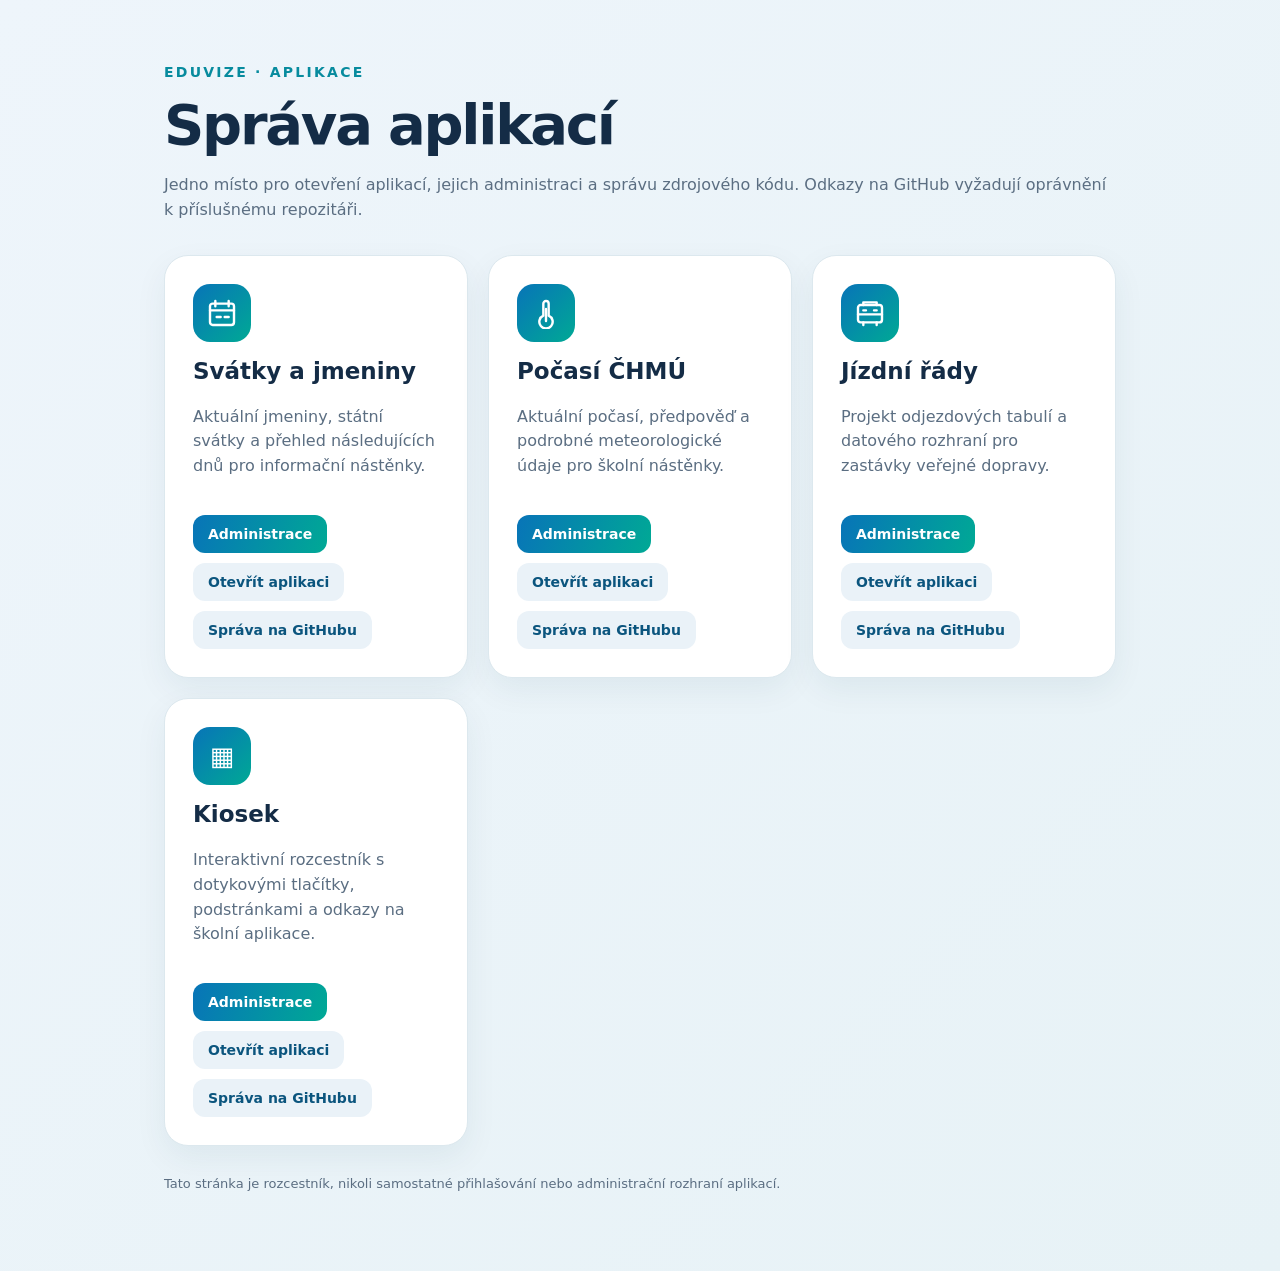
==== aplikace.html @ 8eff428c "Point application hub kiosk links to standalone repository" ====
<!doctype html>
<html lang="cs"><head><meta charset="utf-8"><meta name="viewport" content="width=device-width,initial-scale=1">
<title>Eduvize | Správa aplikací</title>
<style>
:root{font-family:system-ui,-apple-system,"Segoe UI",Arial,sans-serif;color:#142c46;background:#eaf2f8}
*{box-sizing:border-box}body{margin:0;min-height:100vh;background:linear-gradient(135deg,#eef5fb,#e7f2f6)}
main{max-width:1080px;margin:auto;padding:clamp(24px,5vw,64px)}.brand{font-size:14px;letter-spacing:.16em;text-transform:uppercase;color:#078b9e;font-weight:800}
h1{font-size:clamp(32px,5vw,56px);margin:12px 0 8px;letter-spacing:-.04em}p{color:#5b6e82;line-height:1.55}
.grid{display:grid;grid-template-columns:repeat(auto-fit,minmax(270px,1fr));gap:20px;margin-top:32px}
.card{background:white;border:1px solid #dce8ee;border-radius:24px;padding:28px;box-shadow:0 12px 32px #173d5510;display:flex;flex-direction:column}
.icon{width:58px;height:58px;border-radius:17px;display:grid;place-items:center;background:linear-gradient(135deg,#0874b8,#00a995);color:white}.icon svg{width:32px;height:32px}.card h2{margin:16px 0 5px;font-size:23px}.card p{flex:1}
.actions{display:flex;gap:10px;flex-wrap:wrap;margin-top:20px}
a{display:inline-block;text-decoration:none;padding:11px 15px;border-radius:12px;font-weight:700;font-size:14px}
.primary{background:linear-gradient(110deg,#0874b8,#00a995);color:white}
.secondary{background:#eaf2f8;color:#0b557e}
.note{font-size:13px;margin-top:28px}
</style></head><body><main>
<div class="brand">Eduvize · aplikace</div><h1>Správa aplikací</h1>
<p>Jedno místo pro otevření aplikací, jejich administraci a správu zdrojového kódu. Odkazy na GitHub vyžadují oprávnění k příslušnému repozitáři.</p>
<section class="grid">
<article class="card"><div class="icon"><svg viewBox="0 0 24 24" fill="none" stroke="currentColor" stroke-width="1.8" stroke-linecap="round" stroke-linejoin="round" aria-hidden="true"><rect x="3" y="5" width="18" height="16" rx="2"/><path d="M7 3v4M17 3v4M3 10h18M8 15h3M14 15h3"/></svg></div><h2>Svátky a jmeniny</h2><p>Aktuální jmeniny, státní svátky a přehled následujících dnů pro informační nástěnky.</p><div class="actions"><a class="primary" href="./config.html" target="_blank" rel="noopener noreferrer">Administrace</a><a class="secondary" href="./index.html" target="_blank" rel="noopener noreferrer">Otevřít aplikaci</a><a class="secondary" href="https://github.com/pborovicka72-dotcom/eduvize-svatky" target="_blank" rel="noopener noreferrer">Správa na GitHubu</a></div></article>
<article class="card"><div class="icon"><svg viewBox="0 0 24 24" fill="none" stroke="currentColor" stroke-width="1.8" stroke-linecap="round" stroke-linejoin="round" aria-hidden="true"><path d="M10 14V5a2 2 0 0 1 4 0v9a5 5 0 1 1-4 0Z"/><path d="M12 9v9"/></svg></div><h2>Počasí ČHMÚ</h2><p>Aktuální počasí, předpověď a podrobné meteorologické údaje pro školní nástěnky.</p><div class="actions"><a class="primary" href="https://eduvize-weather.onrender.com/config" target="_blank" rel="noopener noreferrer">Administrace</a><a class="secondary" href="https://eduvize-weather.onrender.com/display" target="_blank" rel="noopener noreferrer">Otevřít aplikaci</a><a class="secondary" href="https://github.com/pborovicka72-dotcom/eduvize-pocasi" target="_blank" rel="noopener noreferrer">Správa na GitHubu</a></div></article>
<article class="card"><div class="icon"><svg viewBox="0 0 24 24" fill="none" stroke="currentColor" stroke-width="1.8" stroke-linecap="round" stroke-linejoin="round" aria-hidden="true"><rect x="3" y="6" width="18" height="13" rx="2"/><path d="M7 6V4h10v2M7 19v2m10-2v2M3 13h18M7 10h2m6 0h2"/></svg></div><h2>Jízdní řády</h2><p>Projekt odjezdových tabulí a datového rozhraní pro zastávky veřejné dopravy.</p><div class="actions"><a class="primary" href="https://pborovicka72-dotcom.github.io/eduvize-jizdni-rady/config.html" target="_blank" rel="noopener noreferrer">Administrace</a><a class="secondary" href="https://pborovicka72-dotcom.github.io/eduvize-jizdni-rady/index.html?viewMode=web-pages" target="_blank" rel="noopener noreferrer">Otevřít aplikaci</a><a class="secondary" href="https://github.com/pborovicka72-dotcom/eduvize-jizdni-rady" target="_blank" rel="noopener noreferrer">Správa na GitHubu</a></div></article>
<article class="card"><div class="icon" style="font-size:26px">▦</div><h2>Kiosek</h2><p>Interaktivní rozcestník s dotykovými tlačítky, podstránkami a odkazy na školní aplikace.</p><div class="actions"><a class="primary" href="https://pborovicka72-dotcom.github.io/eduvize-kiosek/config.html" target="_blank" rel="noopener noreferrer">Administrace</a><a class="secondary" href="https://pborovicka72-dotcom.github.io/eduvize-kiosek/index.html" target="_blank" rel="noopener noreferrer">Otevřít aplikaci</a><a class="secondary" href="https://github.com/pborovicka72-dotcom/eduvize-kiosek" target="_blank" rel="noopener noreferrer">Správa na GitHubu</a></div></article></section><p class="note">Tato stránka je rozcestník, nikoli samostatné přihlašování nebo administrační rozhraní aplikací.</p>
</main></body></html>
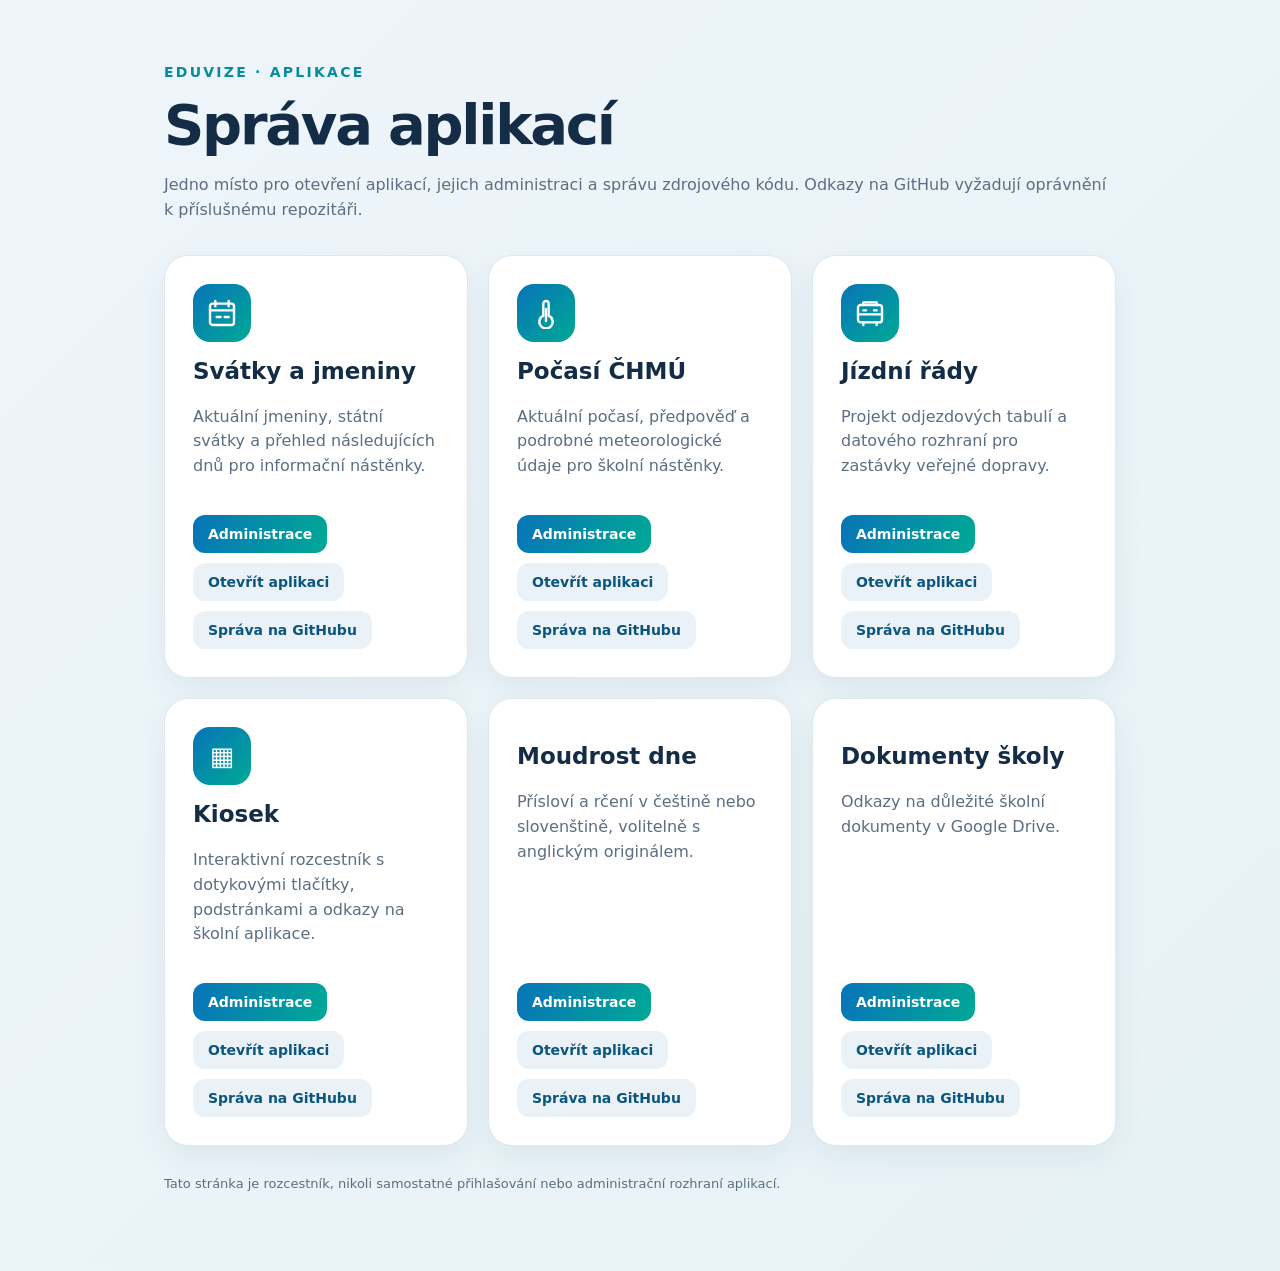
==== commit f845d02f: "Register wisdom and cloud documents apps in Eduvize hub" ====
--- a/aplikace.html
+++ b/aplikace.html
@@ -21,5 +21,5 @@
 <article class="card"><div class="icon"><svg viewBox="0 0 24 24" fill="none" stroke="currentColor" stroke-width="1.8" stroke-linecap="round" stroke-linejoin="round" aria-hidden="true"><rect x="3" y="5" width="18" height="16" rx="2"/><path d="M7 3v4M17 3v4M3 10h18M8 15h3M14 15h3"/></svg></div><h2>Svátky a jmeniny</h2><p>Aktuální jmeniny, státní svátky a přehled následujících dnů pro informační nástěnky.</p><div class="actions"><a class="primary" href="./config.html" target="_blank" rel="noopener noreferrer">Administrace</a><a class="secondary" href="./index.html" target="_blank" rel="noopener noreferrer">Otevřít aplikaci</a><a class="secondary" href="https://github.com/pborovicka72-dotcom/eduvize-svatky" target="_blank" rel="noopener noreferrer">Správa na GitHubu</a></div></article>
 <article class="card"><div class="icon"><svg viewBox="0 0 24 24" fill="none" stroke="currentColor" stroke-width="1.8" stroke-linecap="round" stroke-linejoin="round" aria-hidden="true"><path d="M10 14V5a2 2 0 0 1 4 0v9a5 5 0 1 1-4 0Z"/><path d="M12 9v9"/></svg></div><h2>Počasí ČHMÚ</h2><p>Aktuální počasí, předpověď a podrobné meteorologické údaje pro školní nástěnky.</p><div class="actions"><a class="primary" href="https://eduvize-weather.onrender.com/config" target="_blank" rel="noopener noreferrer">Administrace</a><a class="secondary" href="https://eduvize-weather.onrender.com/display" target="_blank" rel="noopener noreferrer">Otevřít aplikaci</a><a class="secondary" href="https://github.com/pborovicka72-dotcom/eduvize-pocasi" target="_blank" rel="noopener noreferrer">Správa na GitHubu</a></div></article>
 <article class="card"><div class="icon"><svg viewBox="0 0 24 24" fill="none" stroke="currentColor" stroke-width="1.8" stroke-linecap="round" stroke-linejoin="round" aria-hidden="true"><rect x="3" y="6" width="18" height="13" rx="2"/><path d="M7 6V4h10v2M7 19v2m10-2v2M3 13h18M7 10h2m6 0h2"/></svg></div><h2>Jízdní řády</h2><p>Projekt odjezdových tabulí a datového rozhraní pro zastávky veřejné dopravy.</p><div class="actions"><a class="primary" href="https://pborovicka72-dotcom.github.io/eduvize-jizdni-rady/config.html" target="_blank" rel="noopener noreferrer">Administrace</a><a class="secondary" href="https://pborovicka72-dotcom.github.io/eduvize-jizdni-rady/index.html?viewMode=web-pages" target="_blank" rel="noopener noreferrer">Otevřít aplikaci</a><a class="secondary" href="https://github.com/pborovicka72-dotcom/eduvize-jizdni-rady" target="_blank" rel="noopener noreferrer">Správa na GitHubu</a></div></article>
-<article class="card"><div class="icon" style="font-size:26px">▦</div><h2>Kiosek</h2><p>Interaktivní rozcestník s dotykovými tlačítky, podstránkami a odkazy na školní aplikace.</p><div class="actions"><a class="primary" href="https://pborovicka72-dotcom.github.io/eduvize-kiosek/config.html" target="_blank" rel="noopener noreferrer">Administrace</a><a class="secondary" href="https://pborovicka72-dotcom.github.io/eduvize-kiosek/index.html" target="_blank" rel="noopener noreferrer">Otevřít aplikaci</a><a class="secondary" href="https://github.com/pborovicka72-dotcom/eduvize-kiosek" target="_blank" rel="noopener noreferrer">Správa na GitHubu</a></div></article></section><p class="note">Tato stránka je rozcestník, nikoli samostatné přihlašování nebo administrační rozhraní aplikací.</p>
+<article class="card"><div class="icon" style="font-size:26px">▦</div><h2>Kiosek</h2><p>Interaktivní rozcestník s dotykovými tlačítky, podstránkami a odkazy na školní aplikace.</p><div class="actions"><a class="primary" href="https://pborovicka72-dotcom.github.io/eduvize-kiosek/config.html" target="_blank" rel="noopener noreferrer">Administrace</a><a class="secondary" href="https://pborovicka72-dotcom.github.io/eduvize-kiosek/index.html" target="_blank" rel="noopener noreferrer">Otevřít aplikaci</a><a class="secondary" href="https://github.com/pborovicka72-dotcom/eduvize-kiosek" target="_blank" rel="noopener noreferrer">Správa na GitHubu</a></div></article><article class="card"><h2>Moudrost dne</h2><p>Přísloví a rčení v češtině nebo slovenštině, volitelně s anglickým originálem.</p><div class="actions"><a class="primary" href="https://pborovicka72-dotcom.github.io/eduvize-moudrost-dne/config.html" target="_blank" rel="noopener noreferrer">Administrace</a><a class="secondary" href="https://pborovicka72-dotcom.github.io/eduvize-moudrost-dne/index.html" target="_blank" rel="noopener noreferrer">Otevřít aplikaci</a><a class="secondary" href="https://github.com/pborovicka72-dotcom/eduvize-moudrost-dne" target="_blank" rel="noopener noreferrer">Správa na GitHubu</a></div></article><article class="card"><h2>Dokumenty školy</h2><p>Odkazy na důležité školní dokumenty v Google Drive.</p><div class="actions"><a class="primary" href="https://pborovicka72-dotcom.github.io/eduvize-dokumenty/config.html" target="_blank" rel="noopener noreferrer">Administrace</a><a class="secondary" href="https://pborovicka72-dotcom.github.io/eduvize-dokumenty/index.html" target="_blank" rel="noopener noreferrer">Otevřít aplikaci</a><a class="secondary" href="https://github.com/pborovicka72-dotcom/eduvize-dokumenty" target="_blank" rel="noopener noreferrer">Správa na GitHubu</a></div></article></section><p class="note">Tato stránka je rozcestník, nikoli samostatné přihlašování nebo administrační rozhraní aplikací.</p>
 </main></body></html>
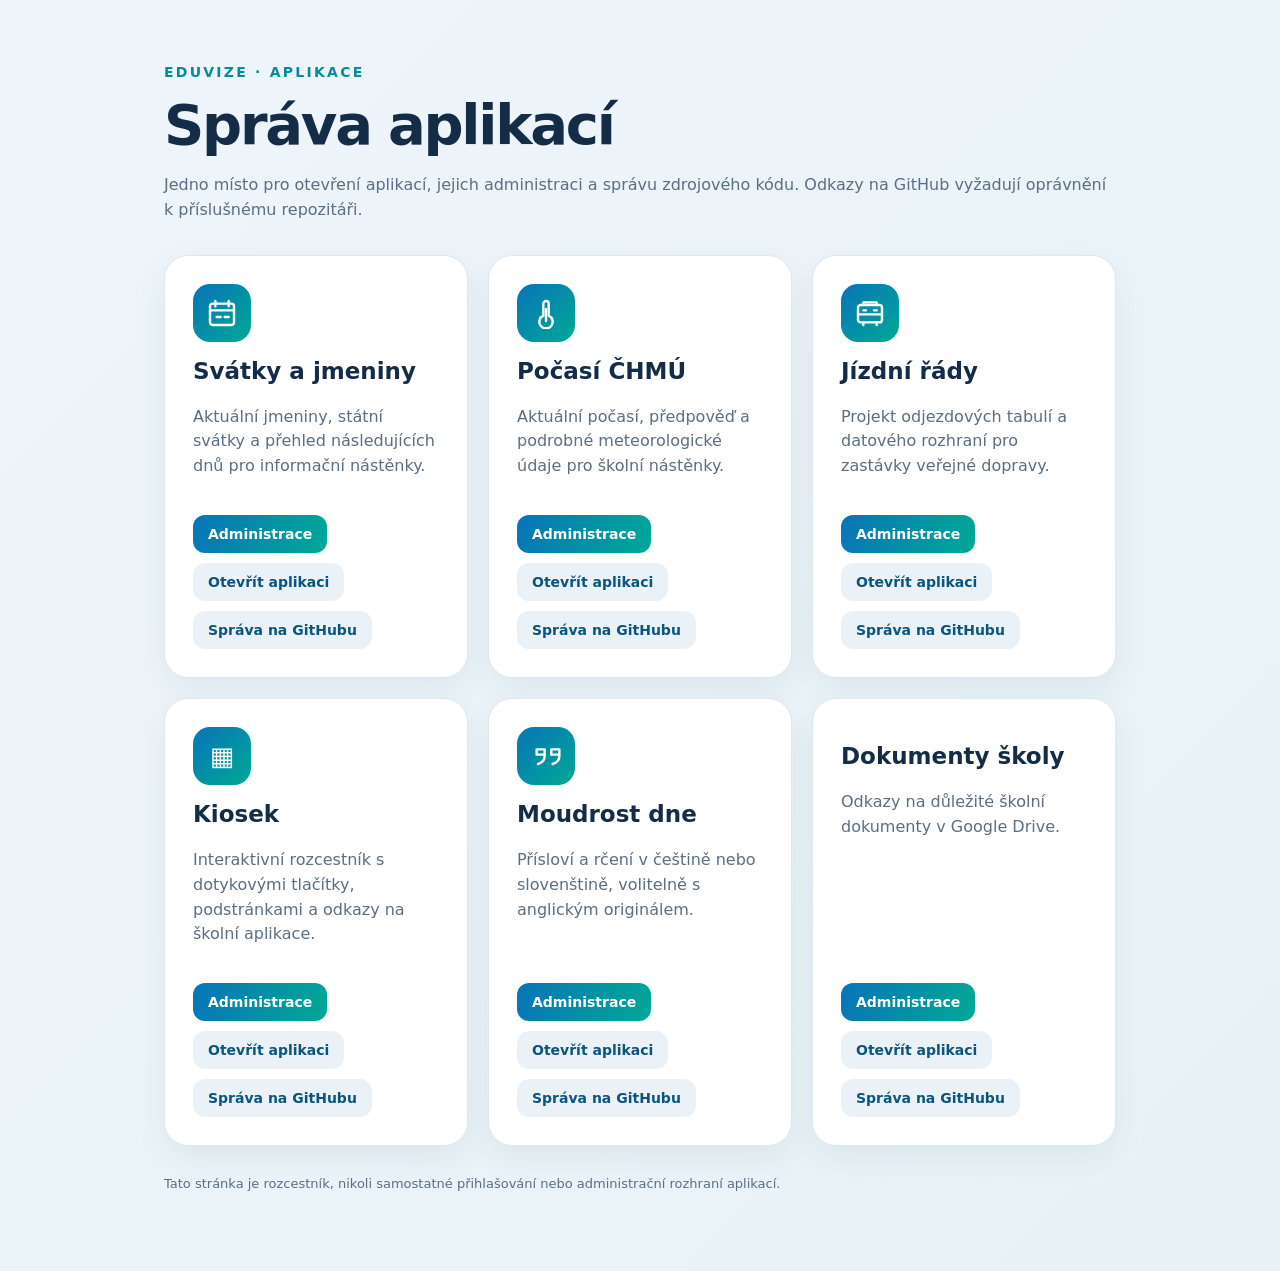
==== commit e8470e84: "Add matching Moudrost dne icon to application management" ====
--- a/aplikace.html
+++ b/aplikace.html
@@ -21,5 +21,5 @@
 <article class="card"><div class="icon"><svg viewBox="0 0 24 24" fill="none" stroke="currentColor" stroke-width="1.8" stroke-linecap="round" stroke-linejoin="round" aria-hidden="true"><rect x="3" y="5" width="18" height="16" rx="2"/><path d="M7 3v4M17 3v4M3 10h18M8 15h3M14 15h3"/></svg></div><h2>Svátky a jmeniny</h2><p>Aktuální jmeniny, státní svátky a přehled následujících dnů pro informační nástěnky.</p><div class="actions"><a class="primary" href="./config.html" target="_blank" rel="noopener noreferrer">Administrace</a><a class="secondary" href="./index.html" target="_blank" rel="noopener noreferrer">Otevřít aplikaci</a><a class="secondary" href="https://github.com/pborovicka72-dotcom/eduvize-svatky" target="_blank" rel="noopener noreferrer">Správa na GitHubu</a></div></article>
 <article class="card"><div class="icon"><svg viewBox="0 0 24 24" fill="none" stroke="currentColor" stroke-width="1.8" stroke-linecap="round" stroke-linejoin="round" aria-hidden="true"><path d="M10 14V5a2 2 0 0 1 4 0v9a5 5 0 1 1-4 0Z"/><path d="M12 9v9"/></svg></div><h2>Počasí ČHMÚ</h2><p>Aktuální počasí, předpověď a podrobné meteorologické údaje pro školní nástěnky.</p><div class="actions"><a class="primary" href="https://eduvize-weather.onrender.com/config" target="_blank" rel="noopener noreferrer">Administrace</a><a class="secondary" href="https://eduvize-weather.onrender.com/display" target="_blank" rel="noopener noreferrer">Otevřít aplikaci</a><a class="secondary" href="https://github.com/pborovicka72-dotcom/eduvize-pocasi" target="_blank" rel="noopener noreferrer">Správa na GitHubu</a></div></article>
 <article class="card"><div class="icon"><svg viewBox="0 0 24 24" fill="none" stroke="currentColor" stroke-width="1.8" stroke-linecap="round" stroke-linejoin="round" aria-hidden="true"><rect x="3" y="6" width="18" height="13" rx="2"/><path d="M7 6V4h10v2M7 19v2m10-2v2M3 13h18M7 10h2m6 0h2"/></svg></div><h2>Jízdní řády</h2><p>Projekt odjezdových tabulí a datového rozhraní pro zastávky veřejné dopravy.</p><div class="actions"><a class="primary" href="https://pborovicka72-dotcom.github.io/eduvize-jizdni-rady/config.html" target="_blank" rel="noopener noreferrer">Administrace</a><a class="secondary" href="https://pborovicka72-dotcom.github.io/eduvize-jizdni-rady/index.html?viewMode=web-pages" target="_blank" rel="noopener noreferrer">Otevřít aplikaci</a><a class="secondary" href="https://github.com/pborovicka72-dotcom/eduvize-jizdni-rady" target="_blank" rel="noopener noreferrer">Správa na GitHubu</a></div></article>
-<article class="card"><div class="icon" style="font-size:26px">▦</div><h2>Kiosek</h2><p>Interaktivní rozcestník s dotykovými tlačítky, podstránkami a odkazy na školní aplikace.</p><div class="actions"><a class="primary" href="https://pborovicka72-dotcom.github.io/eduvize-kiosek/config.html" target="_blank" rel="noopener noreferrer">Administrace</a><a class="secondary" href="https://pborovicka72-dotcom.github.io/eduvize-kiosek/index.html" target="_blank" rel="noopener noreferrer">Otevřít aplikaci</a><a class="secondary" href="https://github.com/pborovicka72-dotcom/eduvize-kiosek" target="_blank" rel="noopener noreferrer">Správa na GitHubu</a></div></article><article class="card"><h2>Moudrost dne</h2><p>Přísloví a rčení v češtině nebo slovenštině, volitelně s anglickým originálem.</p><div class="actions"><a class="primary" href="https://pborovicka72-dotcom.github.io/eduvize-moudrost-dne/config.html" target="_blank" rel="noopener noreferrer">Administrace</a><a class="secondary" href="https://pborovicka72-dotcom.github.io/eduvize-moudrost-dne/index.html" target="_blank" rel="noopener noreferrer">Otevřít aplikaci</a><a class="secondary" href="https://github.com/pborovicka72-dotcom/eduvize-moudrost-dne" target="_blank" rel="noopener noreferrer">Správa na GitHubu</a></div></article><article class="card"><h2>Dokumenty školy</h2><p>Odkazy na důležité školní dokumenty v Google Drive.</p><div class="actions"><a class="primary" href="https://pborovicka72-dotcom.github.io/eduvize-dokumenty/config.html" target="_blank" rel="noopener noreferrer">Administrace</a><a class="secondary" href="https://pborovicka72-dotcom.github.io/eduvize-dokumenty/index.html" target="_blank" rel="noopener noreferrer">Otevřít aplikaci</a><a class="secondary" href="https://github.com/pborovicka72-dotcom/eduvize-dokumenty" target="_blank" rel="noopener noreferrer">Správa na GitHubu</a></div></article></section><p class="note">Tato stránka je rozcestník, nikoli samostatné přihlašování nebo administrační rozhraní aplikací.</p>
+<article class="card"><div class="icon" style="font-size:26px">▦</div><h2>Kiosek</h2><p>Interaktivní rozcestník s dotykovými tlačítky, podstránkami a odkazy na školní aplikace.</p><div class="actions"><a class="primary" href="https://pborovicka72-dotcom.github.io/eduvize-kiosek/config.html" target="_blank" rel="noopener noreferrer">Administrace</a><a class="secondary" href="https://pborovicka72-dotcom.github.io/eduvize-kiosek/index.html" target="_blank" rel="noopener noreferrer">Otevřít aplikaci</a><a class="secondary" href="https://github.com/pborovicka72-dotcom/eduvize-kiosek" target="_blank" rel="noopener noreferrer">Správa na GitHubu</a></div></article><article class="card"><div class="icon"><svg viewBox="0 0 24 24" fill="none" stroke="currentColor" stroke-width="1.8" stroke-linecap="round" stroke-linejoin="round" aria-hidden="true"><path d="M10 11H5V7h6v5c0 3-2 5-5 6M21 11h-5V7h6v5c0 3-2 5-5 6"/></svg></div><h2>Moudrost dne</h2><p>Přísloví a rčení v češtině nebo slovenštině, volitelně s anglickým originálem.</p><div class="actions"><a class="primary" href="https://pborovicka72-dotcom.github.io/eduvize-moudrost-dne/config.html" target="_blank" rel="noopener noreferrer">Administrace</a><a class="secondary" href="https://pborovicka72-dotcom.github.io/eduvize-moudrost-dne/index.html" target="_blank" rel="noopener noreferrer">Otevřít aplikaci</a><a class="secondary" href="https://github.com/pborovicka72-dotcom/eduvize-moudrost-dne" target="_blank" rel="noopener noreferrer">Správa na GitHubu</a></div></article><article class="card"><h2>Dokumenty školy</h2><p>Odkazy na důležité školní dokumenty v Google Drive.</p><div class="actions"><a class="primary" href="https://pborovicka72-dotcom.github.io/eduvize-dokumenty/config.html" target="_blank" rel="noopener noreferrer">Administrace</a><a class="secondary" href="https://pborovicka72-dotcom.github.io/eduvize-dokumenty/index.html" target="_blank" rel="noopener noreferrer">Otevřít aplikaci</a><a class="secondary" href="https://github.com/pborovicka72-dotcom/eduvize-dokumenty" target="_blank" rel="noopener noreferrer">Správa na GitHubu</a></div></article></section><p class="note">Tato stránka je rozcestník, nikoli samostatné přihlašování nebo administrační rozhraní aplikací.</p>
 </main></body></html>
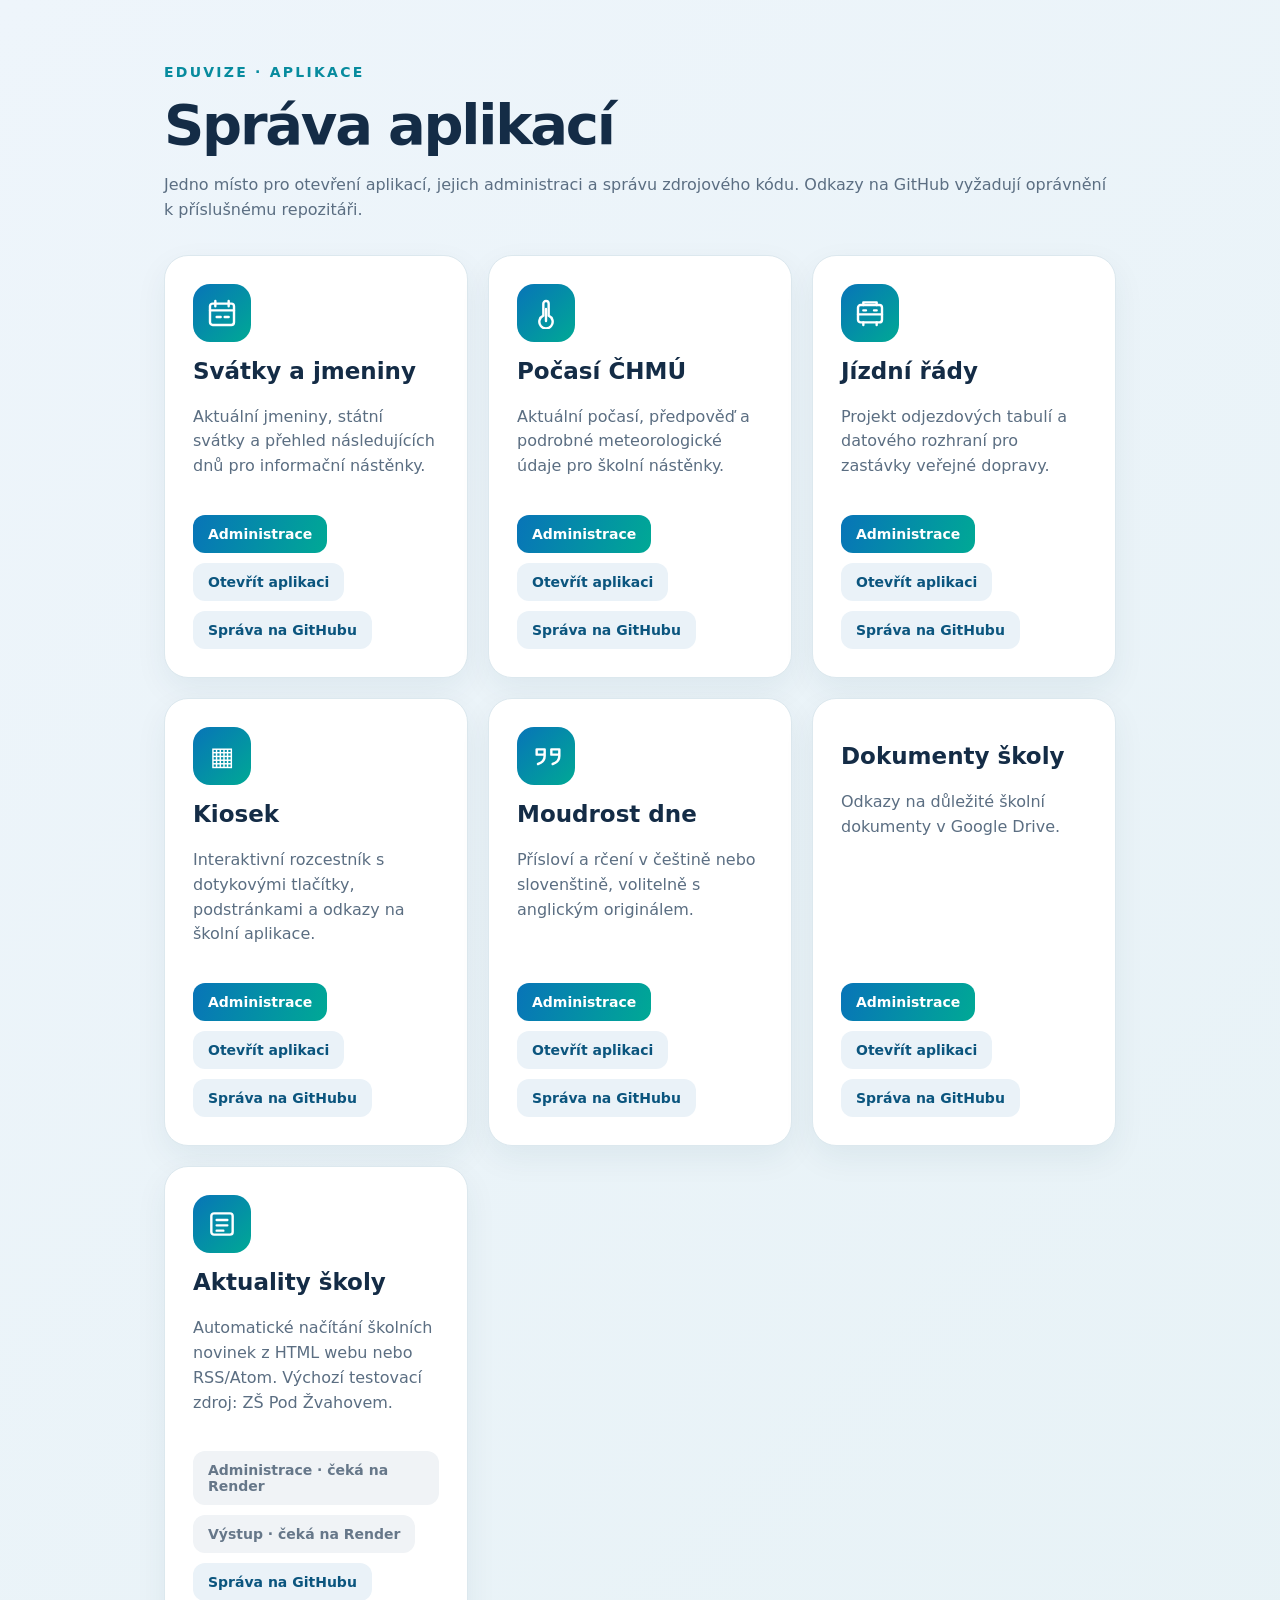
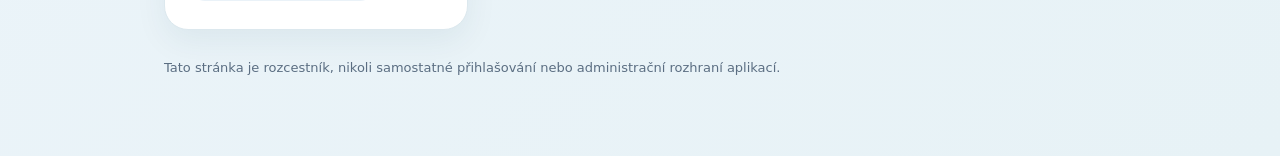
==== commit cdab9725: "Add Eduvize Aktuality card to central app management dashboard" ====
--- a/aplikace.html
+++ b/aplikace.html
@@ -21,5 +21,5 @@
 <article class="card"><div class="icon"><svg viewBox="0 0 24 24" fill="none" stroke="currentColor" stroke-width="1.8" stroke-linecap="round" stroke-linejoin="round" aria-hidden="true"><rect x="3" y="5" width="18" height="16" rx="2"/><path d="M7 3v4M17 3v4M3 10h18M8 15h3M14 15h3"/></svg></div><h2>Svátky a jmeniny</h2><p>Aktuální jmeniny, státní svátky a přehled následujících dnů pro informační nástěnky.</p><div class="actions"><a class="primary" href="./config.html" target="_blank" rel="noopener noreferrer">Administrace</a><a class="secondary" href="./index.html" target="_blank" rel="noopener noreferrer">Otevřít aplikaci</a><a class="secondary" href="https://github.com/pborovicka72-dotcom/eduvize-svatky" target="_blank" rel="noopener noreferrer">Správa na GitHubu</a></div></article>
 <article class="card"><div class="icon"><svg viewBox="0 0 24 24" fill="none" stroke="currentColor" stroke-width="1.8" stroke-linecap="round" stroke-linejoin="round" aria-hidden="true"><path d="M10 14V5a2 2 0 0 1 4 0v9a5 5 0 1 1-4 0Z"/><path d="M12 9v9"/></svg></div><h2>Počasí ČHMÚ</h2><p>Aktuální počasí, předpověď a podrobné meteorologické údaje pro školní nástěnky.</p><div class="actions"><a class="primary" href="https://eduvize-weather.onrender.com/config" target="_blank" rel="noopener noreferrer">Administrace</a><a class="secondary" href="https://eduvize-weather.onrender.com/display" target="_blank" rel="noopener noreferrer">Otevřít aplikaci</a><a class="secondary" href="https://github.com/pborovicka72-dotcom/eduvize-pocasi" target="_blank" rel="noopener noreferrer">Správa na GitHubu</a></div></article>
 <article class="card"><div class="icon"><svg viewBox="0 0 24 24" fill="none" stroke="currentColor" stroke-width="1.8" stroke-linecap="round" stroke-linejoin="round" aria-hidden="true"><rect x="3" y="6" width="18" height="13" rx="2"/><path d="M7 6V4h10v2M7 19v2m10-2v2M3 13h18M7 10h2m6 0h2"/></svg></div><h2>Jízdní řády</h2><p>Projekt odjezdových tabulí a datového rozhraní pro zastávky veřejné dopravy.</p><div class="actions"><a class="primary" href="https://pborovicka72-dotcom.github.io/eduvize-jizdni-rady/config.html" target="_blank" rel="noopener noreferrer">Administrace</a><a class="secondary" href="https://pborovicka72-dotcom.github.io/eduvize-jizdni-rady/index.html?viewMode=web-pages" target="_blank" rel="noopener noreferrer">Otevřít aplikaci</a><a class="secondary" href="https://github.com/pborovicka72-dotcom/eduvize-jizdni-rady" target="_blank" rel="noopener noreferrer">Správa na GitHubu</a></div></article>
-<article class="card"><div class="icon" style="font-size:26px">▦</div><h2>Kiosek</h2><p>Interaktivní rozcestník s dotykovými tlačítky, podstránkami a odkazy na školní aplikace.</p><div class="actions"><a class="primary" href="https://pborovicka72-dotcom.github.io/eduvize-kiosek/config.html" target="_blank" rel="noopener noreferrer">Administrace</a><a class="secondary" href="https://pborovicka72-dotcom.github.io/eduvize-kiosek/index.html" target="_blank" rel="noopener noreferrer">Otevřít aplikaci</a><a class="secondary" href="https://github.com/pborovicka72-dotcom/eduvize-kiosek" target="_blank" rel="noopener noreferrer">Správa na GitHubu</a></div></article><article class="card"><div class="icon"><svg viewBox="0 0 24 24" fill="none" stroke="currentColor" stroke-width="1.8" stroke-linecap="round" stroke-linejoin="round" aria-hidden="true"><path d="M10 11H5V7h6v5c0 3-2 5-5 6M21 11h-5V7h6v5c0 3-2 5-5 6"/></svg></div><h2>Moudrost dne</h2><p>Přísloví a rčení v češtině nebo slovenštině, volitelně s anglickým originálem.</p><div class="actions"><a class="primary" href="https://pborovicka72-dotcom.github.io/eduvize-moudrost-dne/config.html" target="_blank" rel="noopener noreferrer">Administrace</a><a class="secondary" href="https://pborovicka72-dotcom.github.io/eduvize-moudrost-dne/index.html" target="_blank" rel="noopener noreferrer">Otevřít aplikaci</a><a class="secondary" href="https://github.com/pborovicka72-dotcom/eduvize-moudrost-dne" target="_blank" rel="noopener noreferrer">Správa na GitHubu</a></div></article><article class="card"><h2>Dokumenty školy</h2><p>Odkazy na důležité školní dokumenty v Google Drive.</p><div class="actions"><a class="primary" href="https://pborovicka72-dotcom.github.io/eduvize-dokumenty/config.html" target="_blank" rel="noopener noreferrer">Administrace</a><a class="secondary" href="https://pborovicka72-dotcom.github.io/eduvize-dokumenty/index.html" target="_blank" rel="noopener noreferrer">Otevřít aplikaci</a><a class="secondary" href="https://github.com/pborovicka72-dotcom/eduvize-dokumenty" target="_blank" rel="noopener noreferrer">Správa na GitHubu</a></div></article></section><p class="note">Tato stránka je rozcestník, nikoli samostatné přihlašování nebo administrační rozhraní aplikací.</p>
+<article class="card"><div class="icon" style="font-size:26px">▦</div><h2>Kiosek</h2><p>Interaktivní rozcestník s dotykovými tlačítky, podstránkami a odkazy na školní aplikace.</p><div class="actions"><a class="primary" href="https://pborovicka72-dotcom.github.io/eduvize-kiosek/config.html" target="_blank" rel="noopener noreferrer">Administrace</a><a class="secondary" href="https://pborovicka72-dotcom.github.io/eduvize-kiosek/index.html" target="_blank" rel="noopener noreferrer">Otevřít aplikaci</a><a class="secondary" href="https://github.com/pborovicka72-dotcom/eduvize-kiosek" target="_blank" rel="noopener noreferrer">Správa na GitHubu</a></div></article><article class="card"><div class="icon"><svg viewBox="0 0 24 24" fill="none" stroke="currentColor" stroke-width="1.8" stroke-linecap="round" stroke-linejoin="round" aria-hidden="true"><path d="M10 11H5V7h6v5c0 3-2 5-5 6M21 11h-5V7h6v5c0 3-2 5-5 6"/></svg></div><h2>Moudrost dne</h2><p>Přísloví a rčení v češtině nebo slovenštině, volitelně s anglickým originálem.</p><div class="actions"><a class="primary" href="https://pborovicka72-dotcom.github.io/eduvize-moudrost-dne/config.html" target="_blank" rel="noopener noreferrer">Administrace</a><a class="secondary" href="https://pborovicka72-dotcom.github.io/eduvize-moudrost-dne/index.html" target="_blank" rel="noopener noreferrer">Otevřít aplikaci</a><a class="secondary" href="https://github.com/pborovicka72-dotcom/eduvize-moudrost-dne" target="_blank" rel="noopener noreferrer">Správa na GitHubu</a></div></article><article class="card"><h2>Dokumenty školy</h2><p>Odkazy na důležité školní dokumenty v Google Drive.</p><div class="actions"><a class="primary" href="https://pborovicka72-dotcom.github.io/eduvize-dokumenty/config.html" target="_blank" rel="noopener noreferrer">Administrace</a><a class="secondary" href="https://pborovicka72-dotcom.github.io/eduvize-dokumenty/index.html" target="_blank" rel="noopener noreferrer">Otevřít aplikaci</a><a class="secondary" href="https://github.com/pborovicka72-dotcom/eduvize-dokumenty" target="_blank" rel="noopener noreferrer">Správa na GitHubu</a></div></article><article class="card"><div class="icon"><svg viewBox="0 0 24 24" fill="none" stroke="currentColor" stroke-width="1.8" stroke-linecap="round" stroke-linejoin="round" aria-hidden="true"><rect x="4" y="4" width="16" height="16" rx="2"/><path d="M8 9h8M8 13h8M8 17h5"/></svg></div><h2>Aktuality školy</h2><p>Automatické načítání školních novinek z HTML webu nebo RSS/Atom. Výchozí testovací zdroj: ZŠ Pod Žvahovem.</p><div class="actions"><span class="secondary" style="display:inline-block;padding:11px 15px;border-radius:12px;font-weight:700;font-size:14px;background:#f0f3f6;color:#667789" title="Odkaz doplníme po nasazení na Render">Administrace · čeká na Render</span><span class="secondary" style="display:inline-block;padding:11px 15px;border-radius:12px;font-weight:700;font-size:14px;background:#f0f3f6;color:#667789">Výstup · čeká na Render</span><a class="secondary" href="https://github.com/pborovicka72-dotcom/eduvize-aktuality" target="_blank" rel="noopener noreferrer">Správa na GitHubu</a></div></article></section><p class="note">Tato stránka je rozcestník, nikoli samostatné přihlašování nebo administrační rozhraní aplikací.</p>
 </main></body></html>
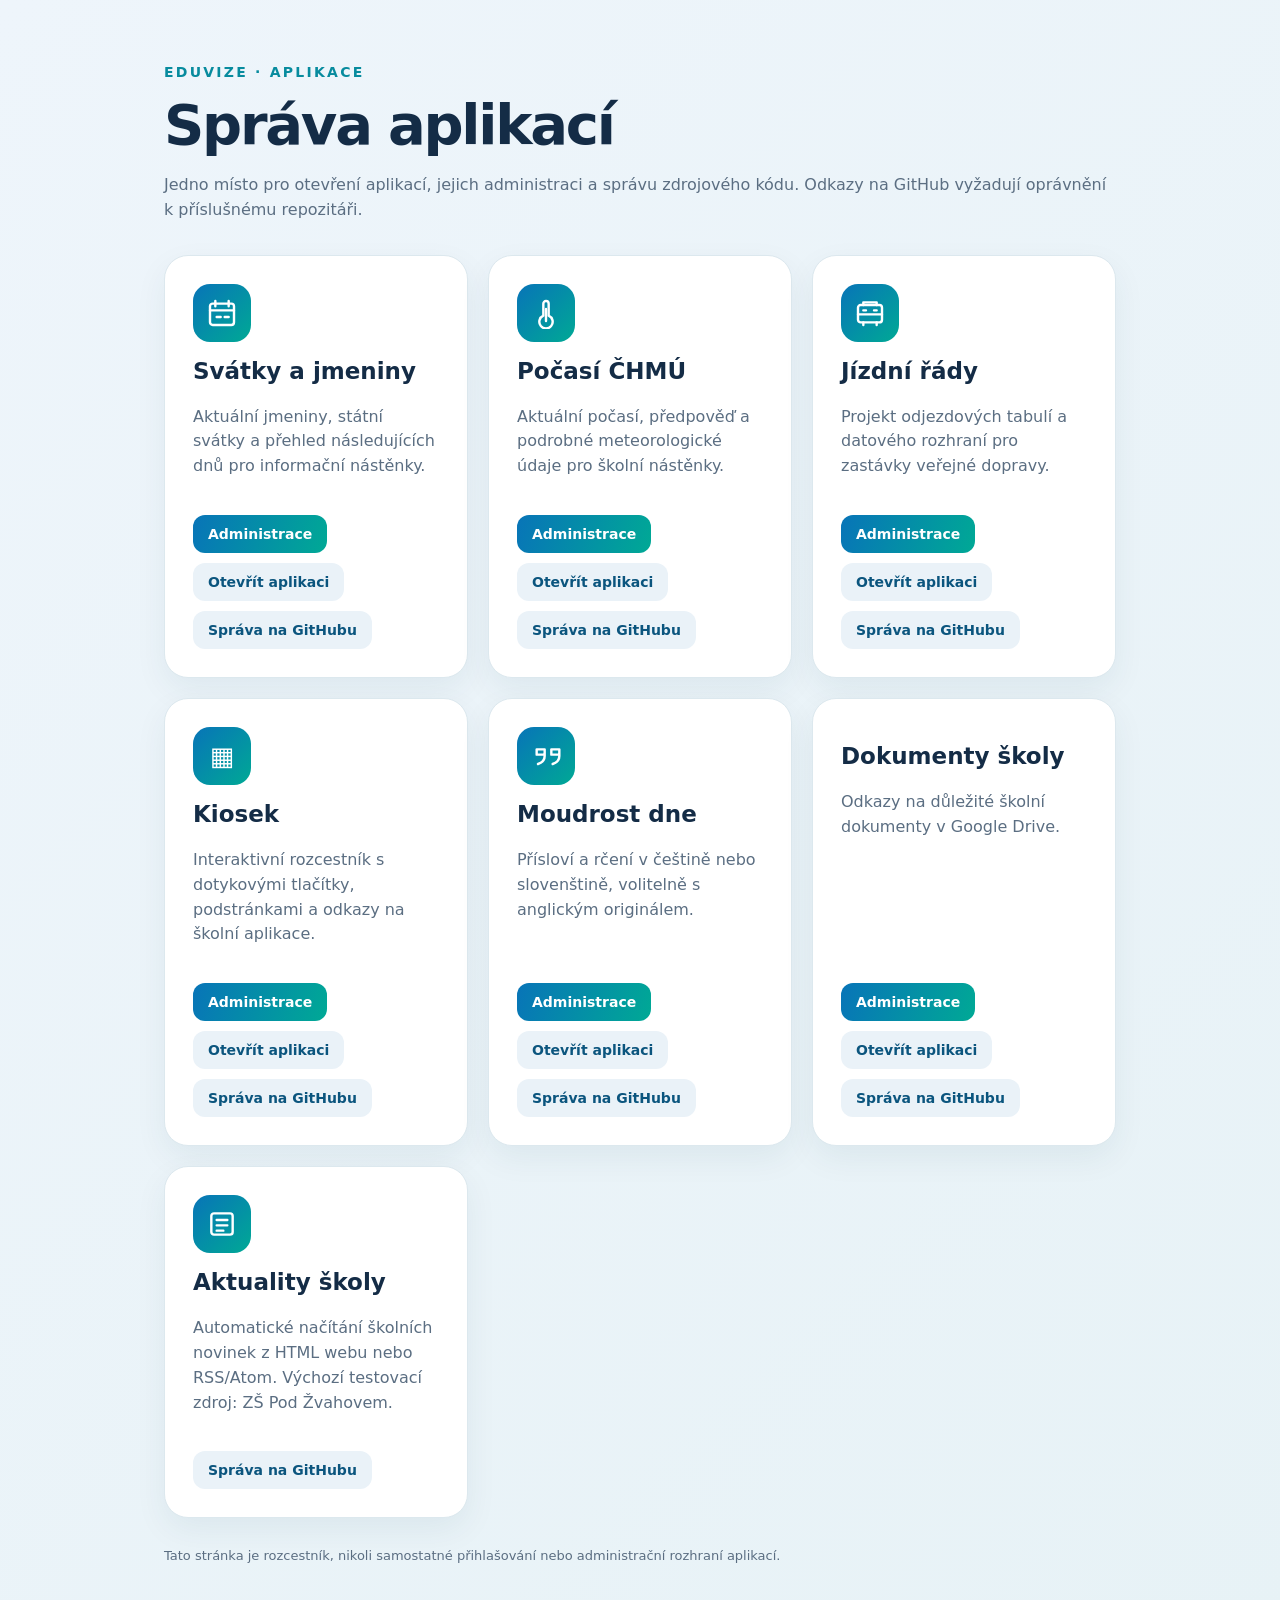
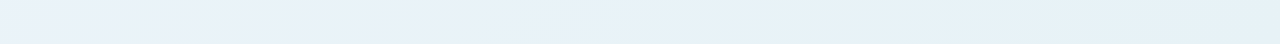
==== commit 9f9a337f: "Remove Render pending labels from Aktuality card" ====
--- a/aplikace.html
+++ b/aplikace.html
@@ -21,5 +21,5 @@
 <article class="card"><div class="icon"><svg viewBox="0 0 24 24" fill="none" stroke="currentColor" stroke-width="1.8" stroke-linecap="round" stroke-linejoin="round" aria-hidden="true"><rect x="3" y="5" width="18" height="16" rx="2"/><path d="M7 3v4M17 3v4M3 10h18M8 15h3M14 15h3"/></svg></div><h2>Svátky a jmeniny</h2><p>Aktuální jmeniny, státní svátky a přehled následujících dnů pro informační nástěnky.</p><div class="actions"><a class="primary" href="./config.html" target="_blank" rel="noopener noreferrer">Administrace</a><a class="secondary" href="./index.html" target="_blank" rel="noopener noreferrer">Otevřít aplikaci</a><a class="secondary" href="https://github.com/pborovicka72-dotcom/eduvize-svatky" target="_blank" rel="noopener noreferrer">Správa na GitHubu</a></div></article>
 <article class="card"><div class="icon"><svg viewBox="0 0 24 24" fill="none" stroke="currentColor" stroke-width="1.8" stroke-linecap="round" stroke-linejoin="round" aria-hidden="true"><path d="M10 14V5a2 2 0 0 1 4 0v9a5 5 0 1 1-4 0Z"/><path d="M12 9v9"/></svg></div><h2>Počasí ČHMÚ</h2><p>Aktuální počasí, předpověď a podrobné meteorologické údaje pro školní nástěnky.</p><div class="actions"><a class="primary" href="https://eduvize-weather.onrender.com/config" target="_blank" rel="noopener noreferrer">Administrace</a><a class="secondary" href="https://eduvize-weather.onrender.com/display" target="_blank" rel="noopener noreferrer">Otevřít aplikaci</a><a class="secondary" href="https://github.com/pborovicka72-dotcom/eduvize-pocasi" target="_blank" rel="noopener noreferrer">Správa na GitHubu</a></div></article>
 <article class="card"><div class="icon"><svg viewBox="0 0 24 24" fill="none" stroke="currentColor" stroke-width="1.8" stroke-linecap="round" stroke-linejoin="round" aria-hidden="true"><rect x="3" y="6" width="18" height="13" rx="2"/><path d="M7 6V4h10v2M7 19v2m10-2v2M3 13h18M7 10h2m6 0h2"/></svg></div><h2>Jízdní řády</h2><p>Projekt odjezdových tabulí a datového rozhraní pro zastávky veřejné dopravy.</p><div class="actions"><a class="primary" href="https://pborovicka72-dotcom.github.io/eduvize-jizdni-rady/config.html" target="_blank" rel="noopener noreferrer">Administrace</a><a class="secondary" href="https://pborovicka72-dotcom.github.io/eduvize-jizdni-rady/index.html?viewMode=web-pages" target="_blank" rel="noopener noreferrer">Otevřít aplikaci</a><a class="secondary" href="https://github.com/pborovicka72-dotcom/eduvize-jizdni-rady" target="_blank" rel="noopener noreferrer">Správa na GitHubu</a></div></article>
-<article class="card"><div class="icon" style="font-size:26px">▦</div><h2>Kiosek</h2><p>Interaktivní rozcestník s dotykovými tlačítky, podstránkami a odkazy na školní aplikace.</p><div class="actions"><a class="primary" href="https://pborovicka72-dotcom.github.io/eduvize-kiosek/config.html" target="_blank" rel="noopener noreferrer">Administrace</a><a class="secondary" href="https://pborovicka72-dotcom.github.io/eduvize-kiosek/index.html" target="_blank" rel="noopener noreferrer">Otevřít aplikaci</a><a class="secondary" href="https://github.com/pborovicka72-dotcom/eduvize-kiosek" target="_blank" rel="noopener noreferrer">Správa na GitHubu</a></div></article><article class="card"><div class="icon"><svg viewBox="0 0 24 24" fill="none" stroke="currentColor" stroke-width="1.8" stroke-linecap="round" stroke-linejoin="round" aria-hidden="true"><path d="M10 11H5V7h6v5c0 3-2 5-5 6M21 11h-5V7h6v5c0 3-2 5-5 6"/></svg></div><h2>Moudrost dne</h2><p>Přísloví a rčení v češtině nebo slovenštině, volitelně s anglickým originálem.</p><div class="actions"><a class="primary" href="https://pborovicka72-dotcom.github.io/eduvize-moudrost-dne/config.html" target="_blank" rel="noopener noreferrer">Administrace</a><a class="secondary" href="https://pborovicka72-dotcom.github.io/eduvize-moudrost-dne/index.html" target="_blank" rel="noopener noreferrer">Otevřít aplikaci</a><a class="secondary" href="https://github.com/pborovicka72-dotcom/eduvize-moudrost-dne" target="_blank" rel="noopener noreferrer">Správa na GitHubu</a></div></article><article class="card"><h2>Dokumenty školy</h2><p>Odkazy na důležité školní dokumenty v Google Drive.</p><div class="actions"><a class="primary" href="https://pborovicka72-dotcom.github.io/eduvize-dokumenty/config.html" target="_blank" rel="noopener noreferrer">Administrace</a><a class="secondary" href="https://pborovicka72-dotcom.github.io/eduvize-dokumenty/index.html" target="_blank" rel="noopener noreferrer">Otevřít aplikaci</a><a class="secondary" href="https://github.com/pborovicka72-dotcom/eduvize-dokumenty" target="_blank" rel="noopener noreferrer">Správa na GitHubu</a></div></article><article class="card"><div class="icon"><svg viewBox="0 0 24 24" fill="none" stroke="currentColor" stroke-width="1.8" stroke-linecap="round" stroke-linejoin="round" aria-hidden="true"><rect x="4" y="4" width="16" height="16" rx="2"/><path d="M8 9h8M8 13h8M8 17h5"/></svg></div><h2>Aktuality školy</h2><p>Automatické načítání školních novinek z HTML webu nebo RSS/Atom. Výchozí testovací zdroj: ZŠ Pod Žvahovem.</p><div class="actions"><span class="secondary" style="display:inline-block;padding:11px 15px;border-radius:12px;font-weight:700;font-size:14px;background:#f0f3f6;color:#667789" title="Odkaz doplníme po nasazení na Render">Administrace · čeká na Render</span><span class="secondary" style="display:inline-block;padding:11px 15px;border-radius:12px;font-weight:700;font-size:14px;background:#f0f3f6;color:#667789">Výstup · čeká na Render</span><a class="secondary" href="https://github.com/pborovicka72-dotcom/eduvize-aktuality" target="_blank" rel="noopener noreferrer">Správa na GitHubu</a></div></article></section><p class="note">Tato stránka je rozcestník, nikoli samostatné přihlašování nebo administrační rozhraní aplikací.</p>
+<article class="card"><div class="icon" style="font-size:26px">▦</div><h2>Kiosek</h2><p>Interaktivní rozcestník s dotykovými tlačítky, podstránkami a odkazy na školní aplikace.</p><div class="actions"><a class="primary" href="https://pborovicka72-dotcom.github.io/eduvize-kiosek/config.html" target="_blank" rel="noopener noreferrer">Administrace</a><a class="secondary" href="https://pborovicka72-dotcom.github.io/eduvize-kiosek/index.html" target="_blank" rel="noopener noreferrer">Otevřít aplikaci</a><a class="secondary" href="https://github.com/pborovicka72-dotcom/eduvize-kiosek" target="_blank" rel="noopener noreferrer">Správa na GitHubu</a></div></article><article class="card"><div class="icon"><svg viewBox="0 0 24 24" fill="none" stroke="currentColor" stroke-width="1.8" stroke-linecap="round" stroke-linejoin="round" aria-hidden="true"><path d="M10 11H5V7h6v5c0 3-2 5-5 6M21 11h-5V7h6v5c0 3-2 5-5 6"/></svg></div><h2>Moudrost dne</h2><p>Přísloví a rčení v češtině nebo slovenštině, volitelně s anglickým originálem.</p><div class="actions"><a class="primary" href="https://pborovicka72-dotcom.github.io/eduvize-moudrost-dne/config.html" target="_blank" rel="noopener noreferrer">Administrace</a><a class="secondary" href="https://pborovicka72-dotcom.github.io/eduvize-moudrost-dne/index.html" target="_blank" rel="noopener noreferrer">Otevřít aplikaci</a><a class="secondary" href="https://github.com/pborovicka72-dotcom/eduvize-moudrost-dne" target="_blank" rel="noopener noreferrer">Správa na GitHubu</a></div></article><article class="card"><h2>Dokumenty školy</h2><p>Odkazy na důležité školní dokumenty v Google Drive.</p><div class="actions"><a class="primary" href="https://pborovicka72-dotcom.github.io/eduvize-dokumenty/config.html" target="_blank" rel="noopener noreferrer">Administrace</a><a class="secondary" href="https://pborovicka72-dotcom.github.io/eduvize-dokumenty/index.html" target="_blank" rel="noopener noreferrer">Otevřít aplikaci</a><a class="secondary" href="https://github.com/pborovicka72-dotcom/eduvize-dokumenty" target="_blank" rel="noopener noreferrer">Správa na GitHubu</a></div></article><article class="card"><div class="icon"><svg viewBox="0 0 24 24" fill="none" stroke="currentColor" stroke-width="1.8" stroke-linecap="round" stroke-linejoin="round" aria-hidden="true"><rect x="4" y="4" width="16" height="16" rx="2"/><path d="M8 9h8M8 13h8M8 17h5"/></svg></div><h2>Aktuality školy</h2><p>Automatické načítání školních novinek z HTML webu nebo RSS/Atom. Výchozí testovací zdroj: ZŠ Pod Žvahovem.</p><div class="actions"><a class="secondary" href="https://github.com/pborovicka72-dotcom/eduvize-aktuality" target="_blank" rel="noopener noreferrer">Správa na GitHubu</a></div></article></section><p class="note">Tato stránka je rozcestník, nikoli samostatné přihlašování nebo administrační rozhraní aplikací.</p>
 </main></body></html>
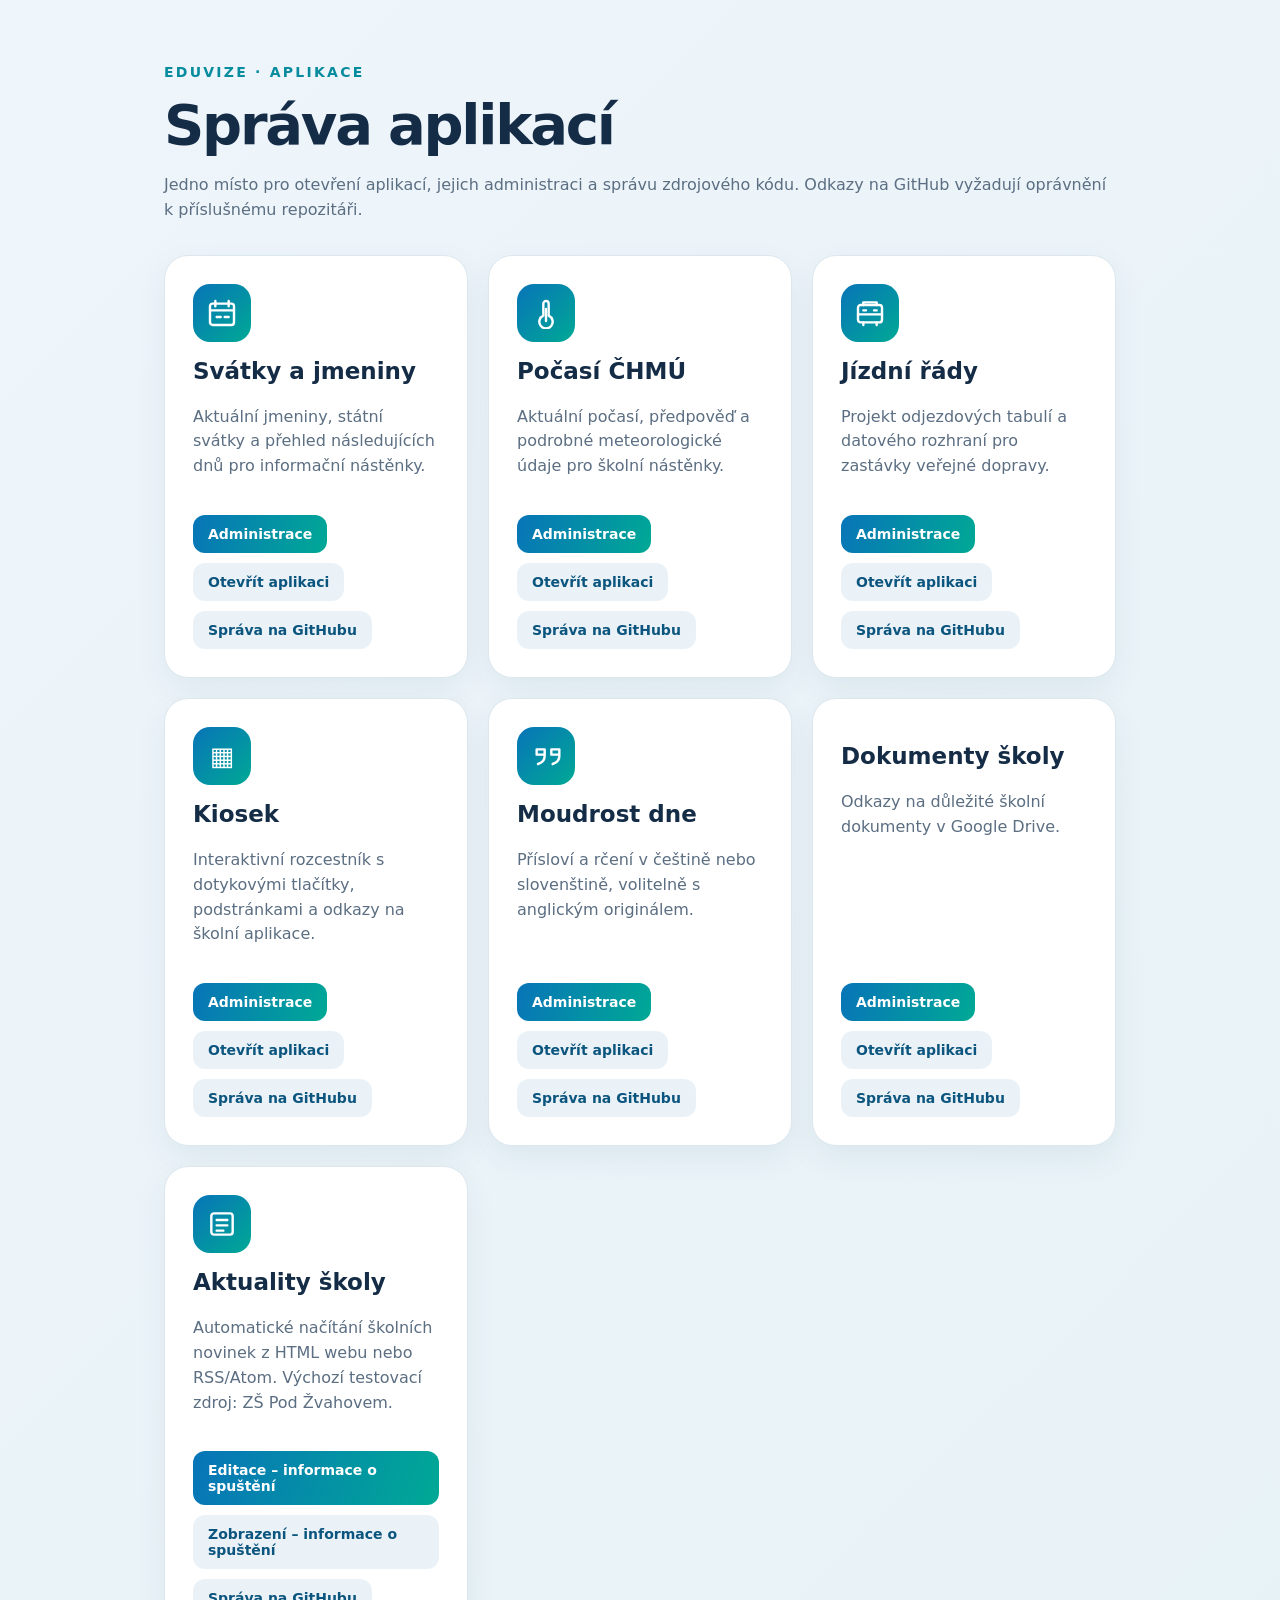
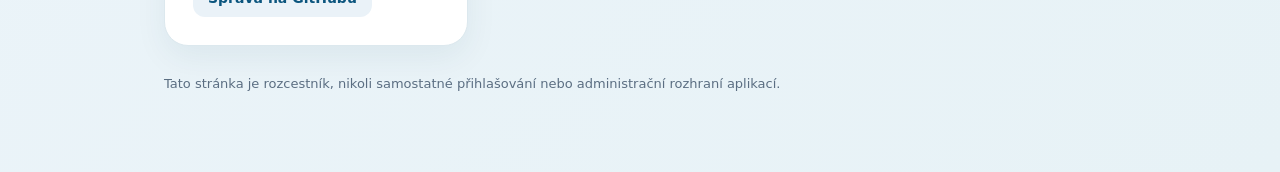
==== commit 1a30dc76: "Add Aktuality editing and display entry points to Eduvize app hub (deployment pending)" ====
--- a/aplikace.html
+++ b/aplikace.html
@@ -21,5 +21,5 @@
 <article class="card"><div class="icon"><svg viewBox="0 0 24 24" fill="none" stroke="currentColor" stroke-width="1.8" stroke-linecap="round" stroke-linejoin="round" aria-hidden="true"><rect x="3" y="5" width="18" height="16" rx="2"/><path d="M7 3v4M17 3v4M3 10h18M8 15h3M14 15h3"/></svg></div><h2>Svátky a jmeniny</h2><p>Aktuální jmeniny, státní svátky a přehled následujících dnů pro informační nástěnky.</p><div class="actions"><a class="primary" href="./config.html" target="_blank" rel="noopener noreferrer">Administrace</a><a class="secondary" href="./index.html" target="_blank" rel="noopener noreferrer">Otevřít aplikaci</a><a class="secondary" href="https://github.com/pborovicka72-dotcom/eduvize-svatky" target="_blank" rel="noopener noreferrer">Správa na GitHubu</a></div></article>
 <article class="card"><div class="icon"><svg viewBox="0 0 24 24" fill="none" stroke="currentColor" stroke-width="1.8" stroke-linecap="round" stroke-linejoin="round" aria-hidden="true"><path d="M10 14V5a2 2 0 0 1 4 0v9a5 5 0 1 1-4 0Z"/><path d="M12 9v9"/></svg></div><h2>Počasí ČHMÚ</h2><p>Aktuální počasí, předpověď a podrobné meteorologické údaje pro školní nástěnky.</p><div class="actions"><a class="primary" href="https://eduvize-weather.onrender.com/config" target="_blank" rel="noopener noreferrer">Administrace</a><a class="secondary" href="https://eduvize-weather.onrender.com/display" target="_blank" rel="noopener noreferrer">Otevřít aplikaci</a><a class="secondary" href="https://github.com/pborovicka72-dotcom/eduvize-pocasi" target="_blank" rel="noopener noreferrer">Správa na GitHubu</a></div></article>
 <article class="card"><div class="icon"><svg viewBox="0 0 24 24" fill="none" stroke="currentColor" stroke-width="1.8" stroke-linecap="round" stroke-linejoin="round" aria-hidden="true"><rect x="3" y="6" width="18" height="13" rx="2"/><path d="M7 6V4h10v2M7 19v2m10-2v2M3 13h18M7 10h2m6 0h2"/></svg></div><h2>Jízdní řády</h2><p>Projekt odjezdových tabulí a datového rozhraní pro zastávky veřejné dopravy.</p><div class="actions"><a class="primary" href="https://pborovicka72-dotcom.github.io/eduvize-jizdni-rady/config.html" target="_blank" rel="noopener noreferrer">Administrace</a><a class="secondary" href="https://pborovicka72-dotcom.github.io/eduvize-jizdni-rady/index.html?viewMode=web-pages" target="_blank" rel="noopener noreferrer">Otevřít aplikaci</a><a class="secondary" href="https://github.com/pborovicka72-dotcom/eduvize-jizdni-rady" target="_blank" rel="noopener noreferrer">Správa na GitHubu</a></div></article>
-<article class="card"><div class="icon" style="font-size:26px">▦</div><h2>Kiosek</h2><p>Interaktivní rozcestník s dotykovými tlačítky, podstránkami a odkazy na školní aplikace.</p><div class="actions"><a class="primary" href="https://pborovicka72-dotcom.github.io/eduvize-kiosek/config.html" target="_blank" rel="noopener noreferrer">Administrace</a><a class="secondary" href="https://pborovicka72-dotcom.github.io/eduvize-kiosek/index.html" target="_blank" rel="noopener noreferrer">Otevřít aplikaci</a><a class="secondary" href="https://github.com/pborovicka72-dotcom/eduvize-kiosek" target="_blank" rel="noopener noreferrer">Správa na GitHubu</a></div></article><article class="card"><div class="icon"><svg viewBox="0 0 24 24" fill="none" stroke="currentColor" stroke-width="1.8" stroke-linecap="round" stroke-linejoin="round" aria-hidden="true"><path d="M10 11H5V7h6v5c0 3-2 5-5 6M21 11h-5V7h6v5c0 3-2 5-5 6"/></svg></div><h2>Moudrost dne</h2><p>Přísloví a rčení v češtině nebo slovenštině, volitelně s anglickým originálem.</p><div class="actions"><a class="primary" href="https://pborovicka72-dotcom.github.io/eduvize-moudrost-dne/config.html" target="_blank" rel="noopener noreferrer">Administrace</a><a class="secondary" href="https://pborovicka72-dotcom.github.io/eduvize-moudrost-dne/index.html" target="_blank" rel="noopener noreferrer">Otevřít aplikaci</a><a class="secondary" href="https://github.com/pborovicka72-dotcom/eduvize-moudrost-dne" target="_blank" rel="noopener noreferrer">Správa na GitHubu</a></div></article><article class="card"><h2>Dokumenty školy</h2><p>Odkazy na důležité školní dokumenty v Google Drive.</p><div class="actions"><a class="primary" href="https://pborovicka72-dotcom.github.io/eduvize-dokumenty/config.html" target="_blank" rel="noopener noreferrer">Administrace</a><a class="secondary" href="https://pborovicka72-dotcom.github.io/eduvize-dokumenty/index.html" target="_blank" rel="noopener noreferrer">Otevřít aplikaci</a><a class="secondary" href="https://github.com/pborovicka72-dotcom/eduvize-dokumenty" target="_blank" rel="noopener noreferrer">Správa na GitHubu</a></div></article><article class="card"><div class="icon"><svg viewBox="0 0 24 24" fill="none" stroke="currentColor" stroke-width="1.8" stroke-linecap="round" stroke-linejoin="round" aria-hidden="true"><rect x="4" y="4" width="16" height="16" rx="2"/><path d="M8 9h8M8 13h8M8 17h5"/></svg></div><h2>Aktuality školy</h2><p>Automatické načítání školních novinek z HTML webu nebo RSS/Atom. Výchozí testovací zdroj: ZŠ Pod Žvahovem.</p><div class="actions"><a class="secondary" href="https://github.com/pborovicka72-dotcom/eduvize-aktuality" target="_blank" rel="noopener noreferrer">Správa na GitHubu</a></div></article></section><p class="note">Tato stránka je rozcestník, nikoli samostatné přihlašování nebo administrační rozhraní aplikací.</p>
+<article class="card"><div class="icon" style="font-size:26px">▦</div><h2>Kiosek</h2><p>Interaktivní rozcestník s dotykovými tlačítky, podstránkami a odkazy na školní aplikace.</p><div class="actions"><a class="primary" href="https://pborovicka72-dotcom.github.io/eduvize-kiosek/config.html" target="_blank" rel="noopener noreferrer">Administrace</a><a class="secondary" href="https://pborovicka72-dotcom.github.io/eduvize-kiosek/index.html" target="_blank" rel="noopener noreferrer">Otevřít aplikaci</a><a class="secondary" href="https://github.com/pborovicka72-dotcom/eduvize-kiosek" target="_blank" rel="noopener noreferrer">Správa na GitHubu</a></div></article><article class="card"><div class="icon"><svg viewBox="0 0 24 24" fill="none" stroke="currentColor" stroke-width="1.8" stroke-linecap="round" stroke-linejoin="round" aria-hidden="true"><path d="M10 11H5V7h6v5c0 3-2 5-5 6M21 11h-5V7h6v5c0 3-2 5-5 6"/></svg></div><h2>Moudrost dne</h2><p>Přísloví a rčení v češtině nebo slovenštině, volitelně s anglickým originálem.</p><div class="actions"><a class="primary" href="https://pborovicka72-dotcom.github.io/eduvize-moudrost-dne/config.html" target="_blank" rel="noopener noreferrer">Administrace</a><a class="secondary" href="https://pborovicka72-dotcom.github.io/eduvize-moudrost-dne/index.html" target="_blank" rel="noopener noreferrer">Otevřít aplikaci</a><a class="secondary" href="https://github.com/pborovicka72-dotcom/eduvize-moudrost-dne" target="_blank" rel="noopener noreferrer">Správa na GitHubu</a></div></article><article class="card"><h2>Dokumenty školy</h2><p>Odkazy na důležité školní dokumenty v Google Drive.</p><div class="actions"><a class="primary" href="https://pborovicka72-dotcom.github.io/eduvize-dokumenty/config.html" target="_blank" rel="noopener noreferrer">Administrace</a><a class="secondary" href="https://pborovicka72-dotcom.github.io/eduvize-dokumenty/index.html" target="_blank" rel="noopener noreferrer">Otevřít aplikaci</a><a class="secondary" href="https://github.com/pborovicka72-dotcom/eduvize-dokumenty" target="_blank" rel="noopener noreferrer">Správa na GitHubu</a></div></article><article class="card"><div class="icon"><svg viewBox="0 0 24 24" fill="none" stroke="currentColor" stroke-width="1.8" stroke-linecap="round" stroke-linejoin="round" aria-hidden="true"><rect x="4" y="4" width="16" height="16" rx="2"/><path d="M8 9h8M8 13h8M8 17h5"/></svg></div><h2>Aktuality školy</h2><p>Automatické načítání školních novinek z HTML webu nebo RSS/Atom. Výchozí testovací zdroj: ZŠ Pod Žvahovem.</p><div class="actions"><a class="primary" href="https://github.com/pborovicka72-dotcom/eduvize-aktuality#readme" target="_blank" rel="noopener noreferrer" title="Veřejná adresa administrace zatím není potvrzena">Editace – informace o spuštění</a><a class="secondary" href="https://github.com/pborovicka72-dotcom/eduvize-aktuality#readme" target="_blank" rel="noopener noreferrer" title="Veřejná adresa zobrazení zatím není potvrzena">Zobrazení – informace o spuštění</a><a class="secondary" href="https://github.com/pborovicka72-dotcom/eduvize-aktuality" target="_blank" rel="noopener noreferrer">Správa na GitHubu</a></div></article></section><p class="note">Tato stránka je rozcestník, nikoli samostatné přihlašování nebo administrační rozhraní aplikací.</p>
 </main></body></html>
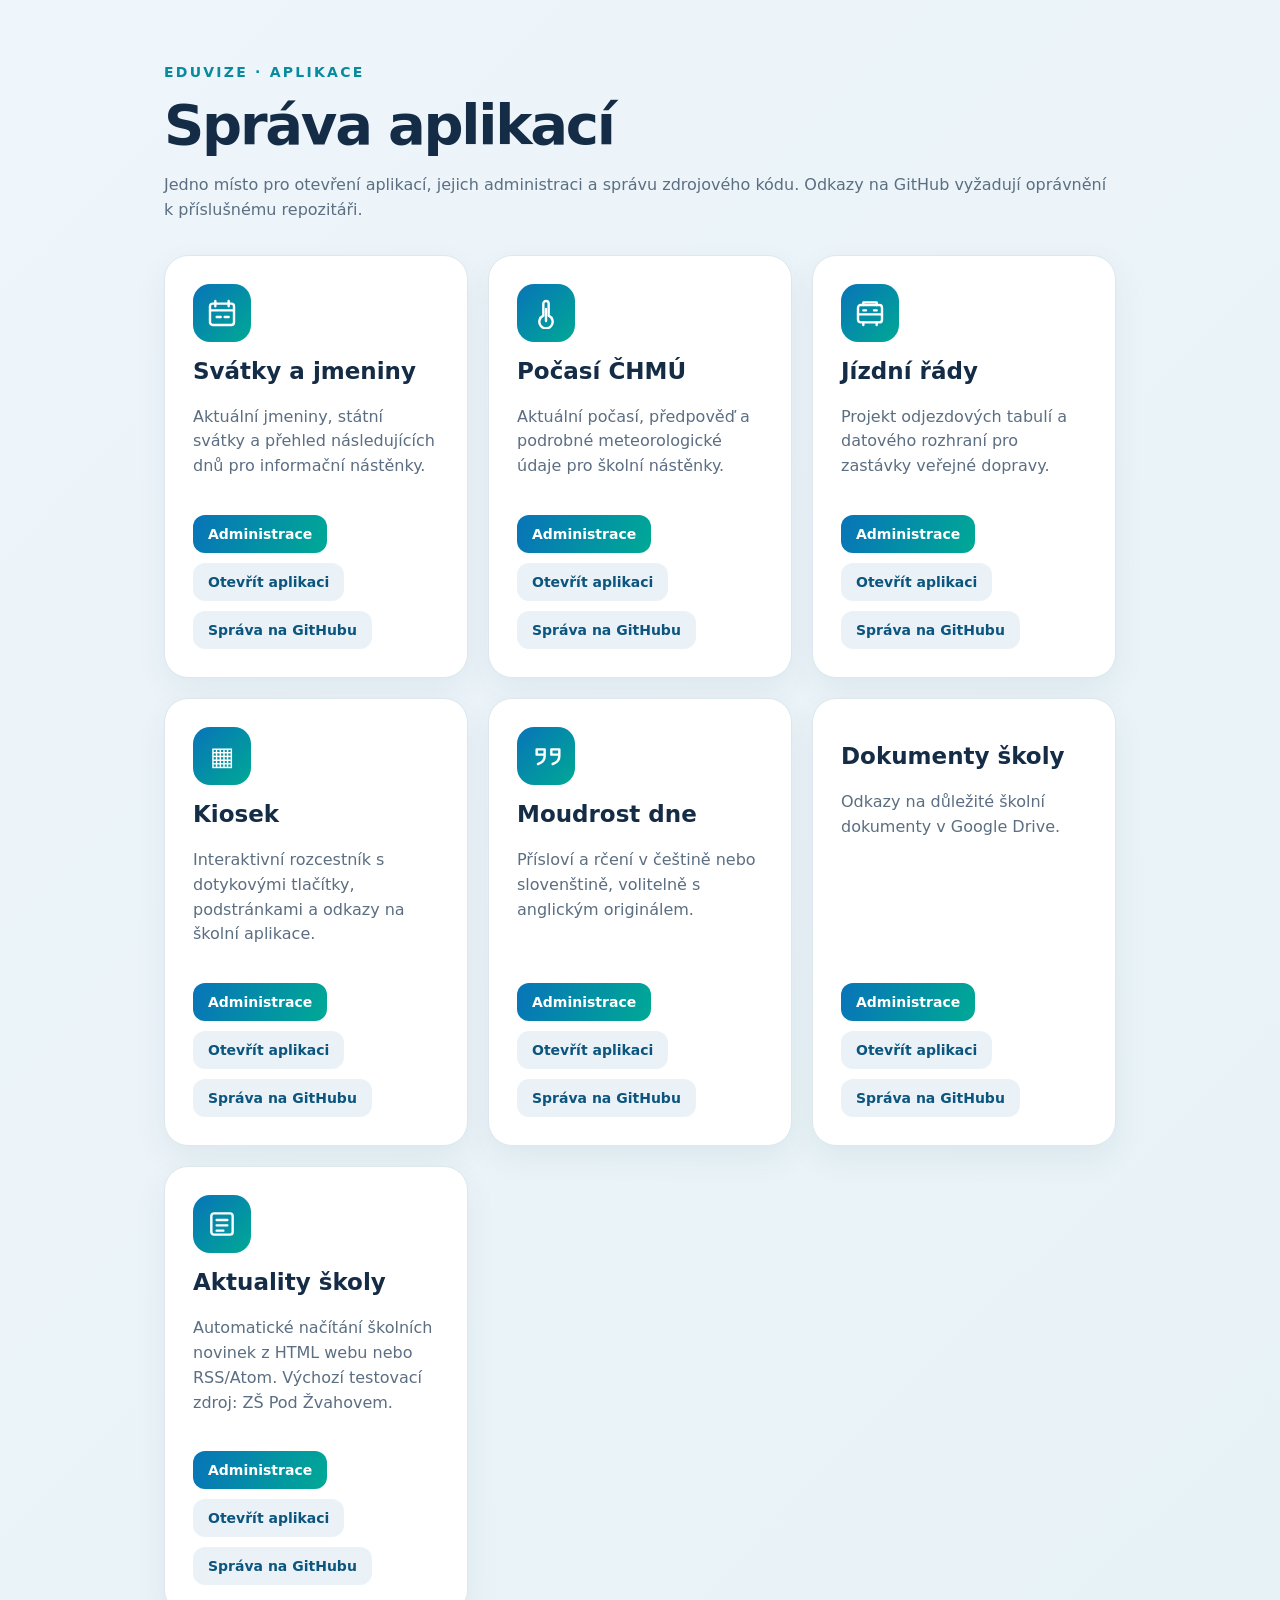
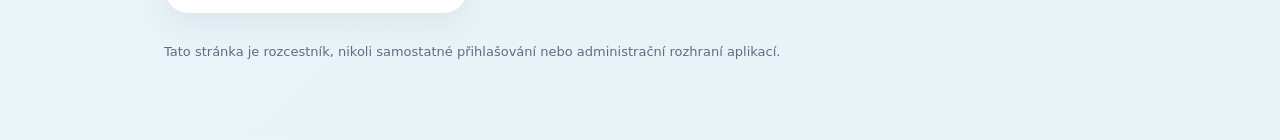
==== commit 2a007230: "Link Aktuality edit and display buttons to Render deployment" ====
--- a/aplikace.html
+++ b/aplikace.html
@@ -21,5 +21,5 @@
 <article class="card"><div class="icon"><svg viewBox="0 0 24 24" fill="none" stroke="currentColor" stroke-width="1.8" stroke-linecap="round" stroke-linejoin="round" aria-hidden="true"><rect x="3" y="5" width="18" height="16" rx="2"/><path d="M7 3v4M17 3v4M3 10h18M8 15h3M14 15h3"/></svg></div><h2>Svátky a jmeniny</h2><p>Aktuální jmeniny, státní svátky a přehled následujících dnů pro informační nástěnky.</p><div class="actions"><a class="primary" href="./config.html" target="_blank" rel="noopener noreferrer">Administrace</a><a class="secondary" href="./index.html" target="_blank" rel="noopener noreferrer">Otevřít aplikaci</a><a class="secondary" href="https://github.com/pborovicka72-dotcom/eduvize-svatky" target="_blank" rel="noopener noreferrer">Správa na GitHubu</a></div></article>
 <article class="card"><div class="icon"><svg viewBox="0 0 24 24" fill="none" stroke="currentColor" stroke-width="1.8" stroke-linecap="round" stroke-linejoin="round" aria-hidden="true"><path d="M10 14V5a2 2 0 0 1 4 0v9a5 5 0 1 1-4 0Z"/><path d="M12 9v9"/></svg></div><h2>Počasí ČHMÚ</h2><p>Aktuální počasí, předpověď a podrobné meteorologické údaje pro školní nástěnky.</p><div class="actions"><a class="primary" href="https://eduvize-weather.onrender.com/config" target="_blank" rel="noopener noreferrer">Administrace</a><a class="secondary" href="https://eduvize-weather.onrender.com/display" target="_blank" rel="noopener noreferrer">Otevřít aplikaci</a><a class="secondary" href="https://github.com/pborovicka72-dotcom/eduvize-pocasi" target="_blank" rel="noopener noreferrer">Správa na GitHubu</a></div></article>
 <article class="card"><div class="icon"><svg viewBox="0 0 24 24" fill="none" stroke="currentColor" stroke-width="1.8" stroke-linecap="round" stroke-linejoin="round" aria-hidden="true"><rect x="3" y="6" width="18" height="13" rx="2"/><path d="M7 6V4h10v2M7 19v2m10-2v2M3 13h18M7 10h2m6 0h2"/></svg></div><h2>Jízdní řády</h2><p>Projekt odjezdových tabulí a datového rozhraní pro zastávky veřejné dopravy.</p><div class="actions"><a class="primary" href="https://pborovicka72-dotcom.github.io/eduvize-jizdni-rady/config.html" target="_blank" rel="noopener noreferrer">Administrace</a><a class="secondary" href="https://pborovicka72-dotcom.github.io/eduvize-jizdni-rady/index.html?viewMode=web-pages" target="_blank" rel="noopener noreferrer">Otevřít aplikaci</a><a class="secondary" href="https://github.com/pborovicka72-dotcom/eduvize-jizdni-rady" target="_blank" rel="noopener noreferrer">Správa na GitHubu</a></div></article>
-<article class="card"><div class="icon" style="font-size:26px">▦</div><h2>Kiosek</h2><p>Interaktivní rozcestník s dotykovými tlačítky, podstránkami a odkazy na školní aplikace.</p><div class="actions"><a class="primary" href="https://pborovicka72-dotcom.github.io/eduvize-kiosek/config.html" target="_blank" rel="noopener noreferrer">Administrace</a><a class="secondary" href="https://pborovicka72-dotcom.github.io/eduvize-kiosek/index.html" target="_blank" rel="noopener noreferrer">Otevřít aplikaci</a><a class="secondary" href="https://github.com/pborovicka72-dotcom/eduvize-kiosek" target="_blank" rel="noopener noreferrer">Správa na GitHubu</a></div></article><article class="card"><div class="icon"><svg viewBox="0 0 24 24" fill="none" stroke="currentColor" stroke-width="1.8" stroke-linecap="round" stroke-linejoin="round" aria-hidden="true"><path d="M10 11H5V7h6v5c0 3-2 5-5 6M21 11h-5V7h6v5c0 3-2 5-5 6"/></svg></div><h2>Moudrost dne</h2><p>Přísloví a rčení v češtině nebo slovenštině, volitelně s anglickým originálem.</p><div class="actions"><a class="primary" href="https://pborovicka72-dotcom.github.io/eduvize-moudrost-dne/config.html" target="_blank" rel="noopener noreferrer">Administrace</a><a class="secondary" href="https://pborovicka72-dotcom.github.io/eduvize-moudrost-dne/index.html" target="_blank" rel="noopener noreferrer">Otevřít aplikaci</a><a class="secondary" href="https://github.com/pborovicka72-dotcom/eduvize-moudrost-dne" target="_blank" rel="noopener noreferrer">Správa na GitHubu</a></div></article><article class="card"><h2>Dokumenty školy</h2><p>Odkazy na důležité školní dokumenty v Google Drive.</p><div class="actions"><a class="primary" href="https://pborovicka72-dotcom.github.io/eduvize-dokumenty/config.html" target="_blank" rel="noopener noreferrer">Administrace</a><a class="secondary" href="https://pborovicka72-dotcom.github.io/eduvize-dokumenty/index.html" target="_blank" rel="noopener noreferrer">Otevřít aplikaci</a><a class="secondary" href="https://github.com/pborovicka72-dotcom/eduvize-dokumenty" target="_blank" rel="noopener noreferrer">Správa na GitHubu</a></div></article><article class="card"><div class="icon"><svg viewBox="0 0 24 24" fill="none" stroke="currentColor" stroke-width="1.8" stroke-linecap="round" stroke-linejoin="round" aria-hidden="true"><rect x="4" y="4" width="16" height="16" rx="2"/><path d="M8 9h8M8 13h8M8 17h5"/></svg></div><h2>Aktuality školy</h2><p>Automatické načítání školních novinek z HTML webu nebo RSS/Atom. Výchozí testovací zdroj: ZŠ Pod Žvahovem.</p><div class="actions"><a class="primary" href="https://github.com/pborovicka72-dotcom/eduvize-aktuality#readme" target="_blank" rel="noopener noreferrer" title="Veřejná adresa administrace zatím není potvrzena">Editace – informace o spuštění</a><a class="secondary" href="https://github.com/pborovicka72-dotcom/eduvize-aktuality#readme" target="_blank" rel="noopener noreferrer" title="Veřejná adresa zobrazení zatím není potvrzena">Zobrazení – informace o spuštění</a><a class="secondary" href="https://github.com/pborovicka72-dotcom/eduvize-aktuality" target="_blank" rel="noopener noreferrer">Správa na GitHubu</a></div></article></section><p class="note">Tato stránka je rozcestník, nikoli samostatné přihlašování nebo administrační rozhraní aplikací.</p>
+<article class="card"><div class="icon" style="font-size:26px">▦</div><h2>Kiosek</h2><p>Interaktivní rozcestník s dotykovými tlačítky, podstránkami a odkazy na školní aplikace.</p><div class="actions"><a class="primary" href="https://pborovicka72-dotcom.github.io/eduvize-kiosek/config.html" target="_blank" rel="noopener noreferrer">Administrace</a><a class="secondary" href="https://pborovicka72-dotcom.github.io/eduvize-kiosek/index.html" target="_blank" rel="noopener noreferrer">Otevřít aplikaci</a><a class="secondary" href="https://github.com/pborovicka72-dotcom/eduvize-kiosek" target="_blank" rel="noopener noreferrer">Správa na GitHubu</a></div></article><article class="card"><div class="icon"><svg viewBox="0 0 24 24" fill="none" stroke="currentColor" stroke-width="1.8" stroke-linecap="round" stroke-linejoin="round" aria-hidden="true"><path d="M10 11H5V7h6v5c0 3-2 5-5 6M21 11h-5V7h6v5c0 3-2 5-5 6"/></svg></div><h2>Moudrost dne</h2><p>Přísloví a rčení v češtině nebo slovenštině, volitelně s anglickým originálem.</p><div class="actions"><a class="primary" href="https://pborovicka72-dotcom.github.io/eduvize-moudrost-dne/config.html" target="_blank" rel="noopener noreferrer">Administrace</a><a class="secondary" href="https://pborovicka72-dotcom.github.io/eduvize-moudrost-dne/index.html" target="_blank" rel="noopener noreferrer">Otevřít aplikaci</a><a class="secondary" href="https://github.com/pborovicka72-dotcom/eduvize-moudrost-dne" target="_blank" rel="noopener noreferrer">Správa na GitHubu</a></div></article><article class="card"><h2>Dokumenty školy</h2><p>Odkazy na důležité školní dokumenty v Google Drive.</p><div class="actions"><a class="primary" href="https://pborovicka72-dotcom.github.io/eduvize-dokumenty/config.html" target="_blank" rel="noopener noreferrer">Administrace</a><a class="secondary" href="https://pborovicka72-dotcom.github.io/eduvize-dokumenty/index.html" target="_blank" rel="noopener noreferrer">Otevřít aplikaci</a><a class="secondary" href="https://github.com/pborovicka72-dotcom/eduvize-dokumenty" target="_blank" rel="noopener noreferrer">Správa na GitHubu</a></div></article><article class="card"><div class="icon"><svg viewBox="0 0 24 24" fill="none" stroke="currentColor" stroke-width="1.8" stroke-linecap="round" stroke-linejoin="round" aria-hidden="true"><rect x="4" y="4" width="16" height="16" rx="2"/><path d="M8 9h8M8 13h8M8 17h5"/></svg></div><h2>Aktuality školy</h2><p>Automatické načítání školních novinek z HTML webu nebo RSS/Atom. Výchozí testovací zdroj: ZŠ Pod Žvahovem.</p><div class="actions"><a class="primary" href="https://eduvize-aktuality.onrender.com/config" target="_blank" rel="noopener noreferrer">Administrace</a><a class="secondary" href="https://eduvize-aktuality.onrender.com/?display=1" target="_blank" rel="noopener noreferrer">Otevřít aplikaci</a><a class="secondary" href="https://github.com/pborovicka72-dotcom/eduvize-aktuality" target="_blank" rel="noopener noreferrer">Správa na GitHubu</a></div></article></section><p class="note">Tato stránka je rozcestník, nikoli samostatné přihlašování nebo administrační rozhraní aplikací.</p>
 </main></body></html>
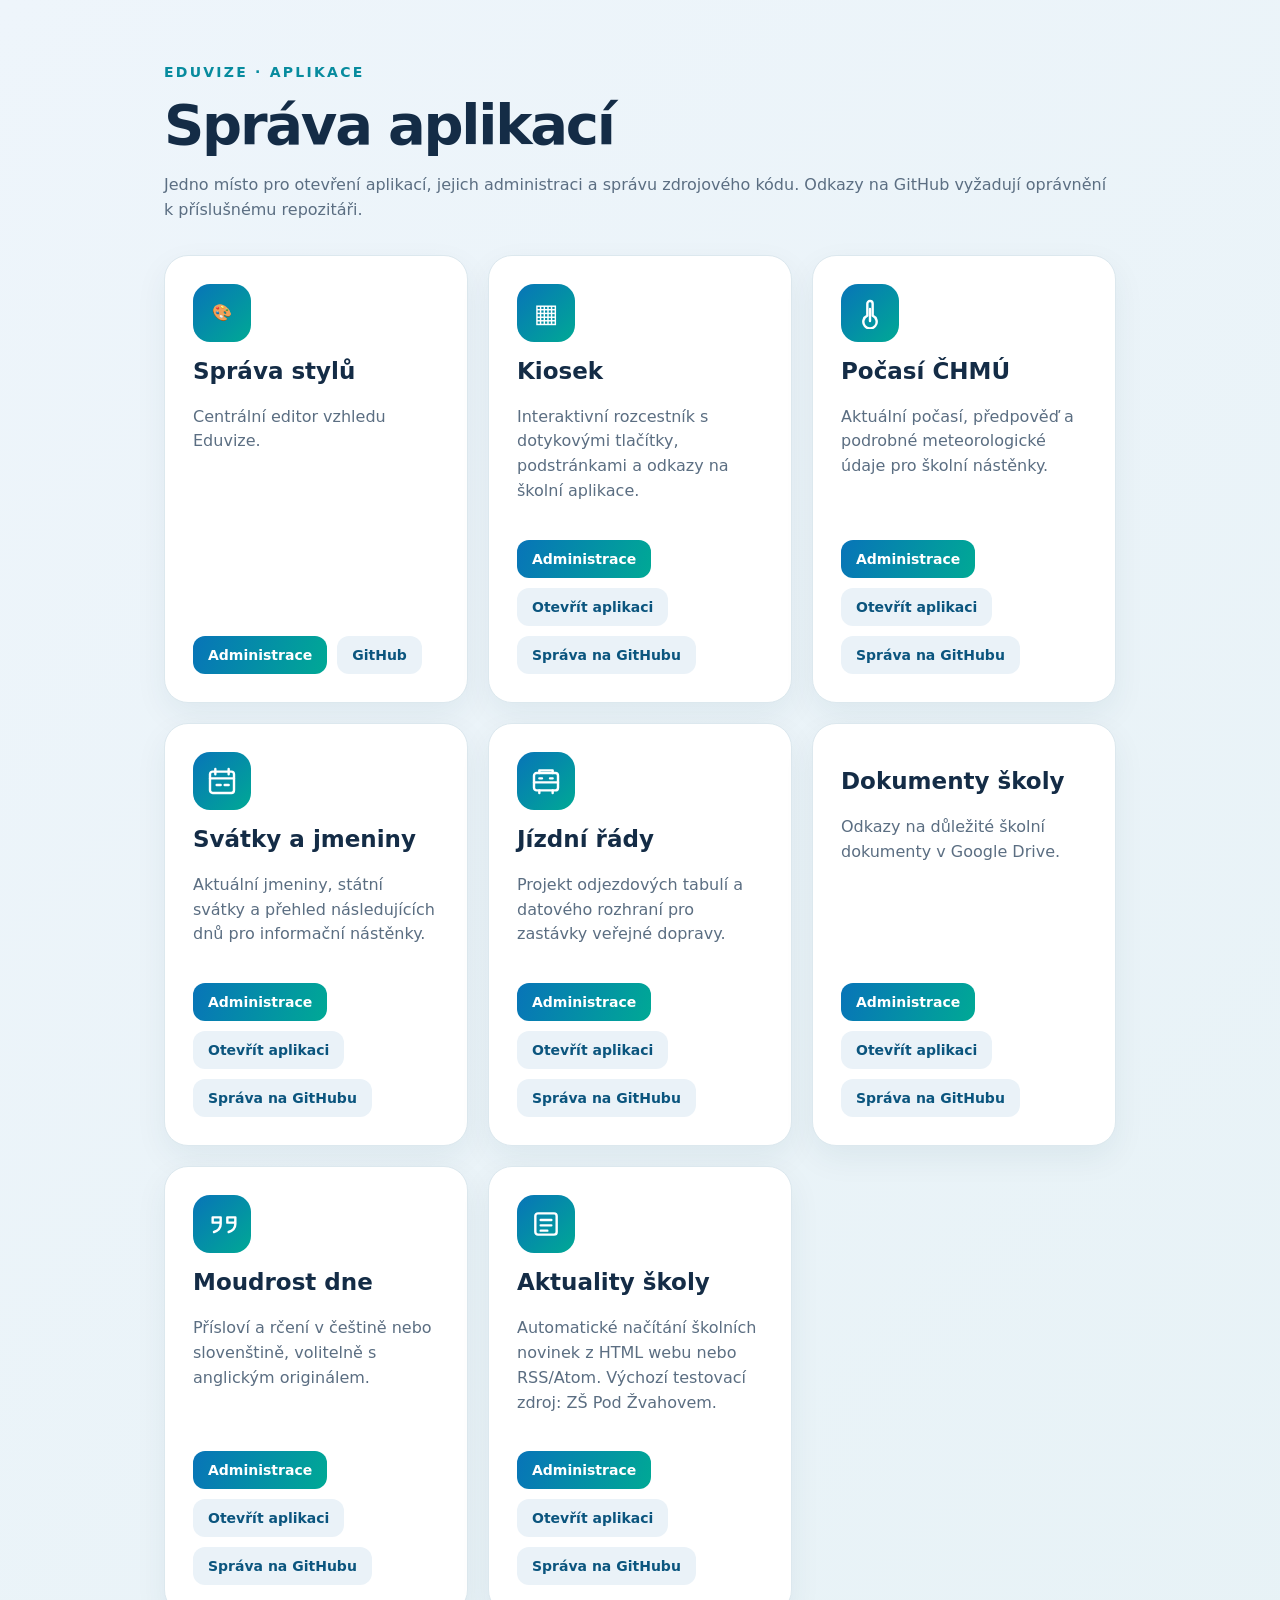
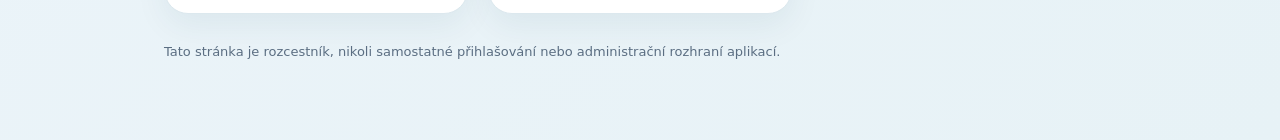
==== commit 0ffd8458: "Prioritize styles and kiosk in application directory" ====
--- a/aplikace.html
+++ b/aplikace.html
@@ -18,8 +18,5 @@
 <div class="brand">Eduvize · aplikace</div><h1>Správa aplikací</h1>
 <p>Jedno místo pro otevření aplikací, jejich administraci a správu zdrojového kódu. Odkazy na GitHub vyžadují oprávnění k příslušnému repozitáři.</p>
 <section class="grid">
-<article class="card"><div class="icon"><svg viewBox="0 0 24 24" fill="none" stroke="currentColor" stroke-width="1.8" stroke-linecap="round" stroke-linejoin="round" aria-hidden="true"><rect x="3" y="5" width="18" height="16" rx="2"/><path d="M7 3v4M17 3v4M3 10h18M8 15h3M14 15h3"/></svg></div><h2>Svátky a jmeniny</h2><p>Aktuální jmeniny, státní svátky a přehled následujících dnů pro informační nástěnky.</p><div class="actions"><a class="primary" href="./config.html" target="_blank" rel="noopener noreferrer">Administrace</a><a class="secondary" href="./index.html" target="_blank" rel="noopener noreferrer">Otevřít aplikaci</a><a class="secondary" href="https://github.com/pborovicka72-dotcom/eduvize-svatky" target="_blank" rel="noopener noreferrer">Správa na GitHubu</a></div></article>
-<article class="card"><div class="icon"><svg viewBox="0 0 24 24" fill="none" stroke="currentColor" stroke-width="1.8" stroke-linecap="round" stroke-linejoin="round" aria-hidden="true"><path d="M10 14V5a2 2 0 0 1 4 0v9a5 5 0 1 1-4 0Z"/><path d="M12 9v9"/></svg></div><h2>Počasí ČHMÚ</h2><p>Aktuální počasí, předpověď a podrobné meteorologické údaje pro školní nástěnky.</p><div class="actions"><a class="primary" href="https://eduvize-weather.onrender.com/config" target="_blank" rel="noopener noreferrer">Administrace</a><a class="secondary" href="https://eduvize-weather.onrender.com/display" target="_blank" rel="noopener noreferrer">Otevřít aplikaci</a><a class="secondary" href="https://github.com/pborovicka72-dotcom/eduvize-pocasi" target="_blank" rel="noopener noreferrer">Správa na GitHubu</a></div></article>
-<article class="card"><div class="icon"><svg viewBox="0 0 24 24" fill="none" stroke="currentColor" stroke-width="1.8" stroke-linecap="round" stroke-linejoin="round" aria-hidden="true"><rect x="3" y="6" width="18" height="13" rx="2"/><path d="M7 6V4h10v2M7 19v2m10-2v2M3 13h18M7 10h2m6 0h2"/></svg></div><h2>Jízdní řády</h2><p>Projekt odjezdových tabulí a datového rozhraní pro zastávky veřejné dopravy.</p><div class="actions"><a class="primary" href="https://pborovicka72-dotcom.github.io/eduvize-jizdni-rady/config.html" target="_blank" rel="noopener noreferrer">Administrace</a><a class="secondary" href="https://pborovicka72-dotcom.github.io/eduvize-jizdni-rady/index.html?viewMode=web-pages" target="_blank" rel="noopener noreferrer">Otevřít aplikaci</a><a class="secondary" href="https://github.com/pborovicka72-dotcom/eduvize-jizdni-rady" target="_blank" rel="noopener noreferrer">Správa na GitHubu</a></div></article>
-<article class="card"><div class="icon" style="font-size:26px">▦</div><h2>Kiosek</h2><p>Interaktivní rozcestník s dotykovými tlačítky, podstránkami a odkazy na školní aplikace.</p><div class="actions"><a class="primary" href="https://pborovicka72-dotcom.github.io/eduvize-kiosek/config.html" target="_blank" rel="noopener noreferrer">Administrace</a><a class="secondary" href="https://pborovicka72-dotcom.github.io/eduvize-kiosek/index.html" target="_blank" rel="noopener noreferrer">Otevřít aplikaci</a><a class="secondary" href="https://github.com/pborovicka72-dotcom/eduvize-kiosek" target="_blank" rel="noopener noreferrer">Správa na GitHubu</a></div></article><article class="card"><div class="icon"><svg viewBox="0 0 24 24" fill="none" stroke="currentColor" stroke-width="1.8" stroke-linecap="round" stroke-linejoin="round" aria-hidden="true"><path d="M10 11H5V7h6v5c0 3-2 5-5 6M21 11h-5V7h6v5c0 3-2 5-5 6"/></svg></div><h2>Moudrost dne</h2><p>Přísloví a rčení v češtině nebo slovenštině, volitelně s anglickým originálem.</p><div class="actions"><a class="primary" href="https://pborovicka72-dotcom.github.io/eduvize-moudrost-dne/config.html" target="_blank" rel="noopener noreferrer">Administrace</a><a class="secondary" href="https://pborovicka72-dotcom.github.io/eduvize-moudrost-dne/index.html" target="_blank" rel="noopener noreferrer">Otevřít aplikaci</a><a class="secondary" href="https://github.com/pborovicka72-dotcom/eduvize-moudrost-dne" target="_blank" rel="noopener noreferrer">Správa na GitHubu</a></div></article><article class="card"><h2>Dokumenty školy</h2><p>Odkazy na důležité školní dokumenty v Google Drive.</p><div class="actions"><a class="primary" href="https://pborovicka72-dotcom.github.io/eduvize-dokumenty/config.html" target="_blank" rel="noopener noreferrer">Administrace</a><a class="secondary" href="https://pborovicka72-dotcom.github.io/eduvize-dokumenty/index.html" target="_blank" rel="noopener noreferrer">Otevřít aplikaci</a><a class="secondary" href="https://github.com/pborovicka72-dotcom/eduvize-dokumenty" target="_blank" rel="noopener noreferrer">Správa na GitHubu</a></div></article><article class="card"><div class="icon"><svg viewBox="0 0 24 24" fill="none" stroke="currentColor" stroke-width="1.8" stroke-linecap="round" stroke-linejoin="round" aria-hidden="true"><rect x="4" y="4" width="16" height="16" rx="2"/><path d="M8 9h8M8 13h8M8 17h5"/></svg></div><h2>Aktuality školy</h2><p>Automatické načítání školních novinek z HTML webu nebo RSS/Atom. Výchozí testovací zdroj: ZŠ Pod Žvahovem.</p><div class="actions"><a class="primary" href="https://eduvize-aktuality.onrender.com/config" target="_blank" rel="noopener noreferrer">Administrace</a><a class="secondary" href="https://eduvize-aktuality.onrender.com/?display=1" target="_blank" rel="noopener noreferrer">Otevřít aplikaci</a><a class="secondary" href="https://github.com/pborovicka72-dotcom/eduvize-aktuality" target="_blank" rel="noopener noreferrer">Správa na GitHubu</a></div></article></section><p class="note">Tato stránka je rozcestník, nikoli samostatné přihlašování nebo administrační rozhraní aplikací.</p>
+<article class="card"><div class="icon">🎨</div><h2>Správa stylů</h2><p>Centrální editor vzhledu Eduvize.</p><div class="actions"><a class="primary" href="https://pborovicka72-dotcom.github.io/eduvize-styly/index.html">Administrace</a><a class="secondary" href="https://github.com/pborovicka72-dotcom/eduvize-styly">GitHub</a></div></article><article class="card"><div class="icon" style="font-size:26px">▦</div><h2>Kiosek</h2><p>Interaktivní rozcestník s dotykovými tlačítky, podstránkami a odkazy na školní aplikace.</p><div class="actions"><a class="primary" href="https://pborovicka72-dotcom.github.io/eduvize-kiosek/config.html" target="_blank" rel="noopener noreferrer">Administrace</a><a class="secondary" href="https://pborovicka72-dotcom.github.io/eduvize-kiosek/index.html" target="_blank" rel="noopener noreferrer">Otevřít aplikaci</a><a class="secondary" href="https://github.com/pborovicka72-dotcom/eduvize-kiosek" target="_blank" rel="noopener noreferrer">Správa na GitHubu</a></div></article><article class="card"><div class="icon"><svg viewBox="0 0 24 24" fill="none" stroke="currentColor" stroke-width="1.8" stroke-linecap="round" stroke-linejoin="round" aria-hidden="true"><path d="M10 14V5a2 2 0 0 1 4 0v9a5 5 0 1 1-4 0Z"/><path d="M12 9v9"/></svg></div><h2>Počasí ČHMÚ</h2><p>Aktuální počasí, předpověď a podrobné meteorologické údaje pro školní nástěnky.</p><div class="actions"><a class="primary" href="https://eduvize-weather.onrender.com/config" target="_blank" rel="noopener noreferrer">Administrace</a><a class="secondary" href="https://eduvize-weather.onrender.com/display" target="_blank" rel="noopener noreferrer">Otevřít aplikaci</a><a class="secondary" href="https://github.com/pborovicka72-dotcom/eduvize-pocasi" target="_blank" rel="noopener noreferrer">Správa na GitHubu</a></div></article><article class="card"><div class="icon"><svg viewBox="0 0 24 24" fill="none" stroke="currentColor" stroke-width="1.8" stroke-linecap="round" stroke-linejoin="round" aria-hidden="true"><rect x="3" y="5" width="18" height="16" rx="2"/><path d="M7 3v4M17 3v4M3 10h18M8 15h3M14 15h3"/></svg></div><h2>Svátky a jmeniny</h2><p>Aktuální jmeniny, státní svátky a přehled následujících dnů pro informační nástěnky.</p><div class="actions"><a class="primary" href="./config.html" target="_blank" rel="noopener noreferrer">Administrace</a><a class="secondary" href="./index.html" target="_blank" rel="noopener noreferrer">Otevřít aplikaci</a><a class="secondary" href="https://github.com/pborovicka72-dotcom/eduvize-svatky" target="_blank" rel="noopener noreferrer">Správa na GitHubu</a></div></article><article class="card"><div class="icon"><svg viewBox="0 0 24 24" fill="none" stroke="currentColor" stroke-width="1.8" stroke-linecap="round" stroke-linejoin="round" aria-hidden="true"><rect x="3" y="6" width="18" height="13" rx="2"/><path d="M7 6V4h10v2M7 19v2m10-2v2M3 13h18M7 10h2m6 0h2"/></svg></div><h2>Jízdní řády</h2><p>Projekt odjezdových tabulí a datového rozhraní pro zastávky veřejné dopravy.</p><div class="actions"><a class="primary" href="https://pborovicka72-dotcom.github.io/eduvize-jizdni-rady/config.html" target="_blank" rel="noopener noreferrer">Administrace</a><a class="secondary" href="https://pborovicka72-dotcom.github.io/eduvize-jizdni-rady/index.html?viewMode=web-pages" target="_blank" rel="noopener noreferrer">Otevřít aplikaci</a><a class="secondary" href="https://github.com/pborovicka72-dotcom/eduvize-jizdni-rady" target="_blank" rel="noopener noreferrer">Správa na GitHubu</a></div></article><article class="card"><h2>Dokumenty školy</h2><p>Odkazy na důležité školní dokumenty v Google Drive.</p><div class="actions"><a class="primary" href="https://pborovicka72-dotcom.github.io/eduvize-dokumenty/config.html" target="_blank" rel="noopener noreferrer">Administrace</a><a class="secondary" href="https://pborovicka72-dotcom.github.io/eduvize-dokumenty/index.html" target="_blank" rel="noopener noreferrer">Otevřít aplikaci</a><a class="secondary" href="https://github.com/pborovicka72-dotcom/eduvize-dokumenty" target="_blank" rel="noopener noreferrer">Správa na GitHubu</a></div></article><article class="card"><div class="icon"><svg viewBox="0 0 24 24" fill="none" stroke="currentColor" stroke-width="1.8" stroke-linecap="round" stroke-linejoin="round" aria-hidden="true"><path d="M10 11H5V7h6v5c0 3-2 5-5 6M21 11h-5V7h6v5c0 3-2 5-5 6"/></svg></div><h2>Moudrost dne</h2><p>Přísloví a rčení v češtině nebo slovenštině, volitelně s anglickým originálem.</p><div class="actions"><a class="primary" href="https://pborovicka72-dotcom.github.io/eduvize-moudrost-dne/config.html" target="_blank" rel="noopener noreferrer">Administrace</a><a class="secondary" href="https://pborovicka72-dotcom.github.io/eduvize-moudrost-dne/index.html" target="_blank" rel="noopener noreferrer">Otevřít aplikaci</a><a class="secondary" href="https://github.com/pborovicka72-dotcom/eduvize-moudrost-dne" target="_blank" rel="noopener noreferrer">Správa na GitHubu</a></div></article><article class="card"><div class="icon"><svg viewBox="0 0 24 24" fill="none" stroke="currentColor" stroke-width="1.8" stroke-linecap="round" stroke-linejoin="round" aria-hidden="true"><rect x="4" y="4" width="16" height="16" rx="2"/><path d="M8 9h8M8 13h8M8 17h5"/></svg></div><h2>Aktuality školy</h2><p>Automatické načítání školních novinek z HTML webu nebo RSS/Atom. Výchozí testovací zdroj: ZŠ Pod Žvahovem.</p><div class="actions"><a class="primary" href="https://eduvize-aktuality.onrender.com/config" target="_blank" rel="noopener noreferrer">Administrace</a><a class="secondary" href="https://eduvize-aktuality.onrender.com/?display=1" target="_blank" rel="noopener noreferrer">Otevřít aplikaci</a><a class="secondary" href="https://github.com/pborovicka72-dotcom/eduvize-aktuality" target="_blank" rel="noopener noreferrer">Správa na GitHubu</a></div></article></section><p class="note">Tato stránka je rozcestník, nikoli samostatné přihlašování nebo administrační rozhraní aplikací.</p>
 </main></body></html>
